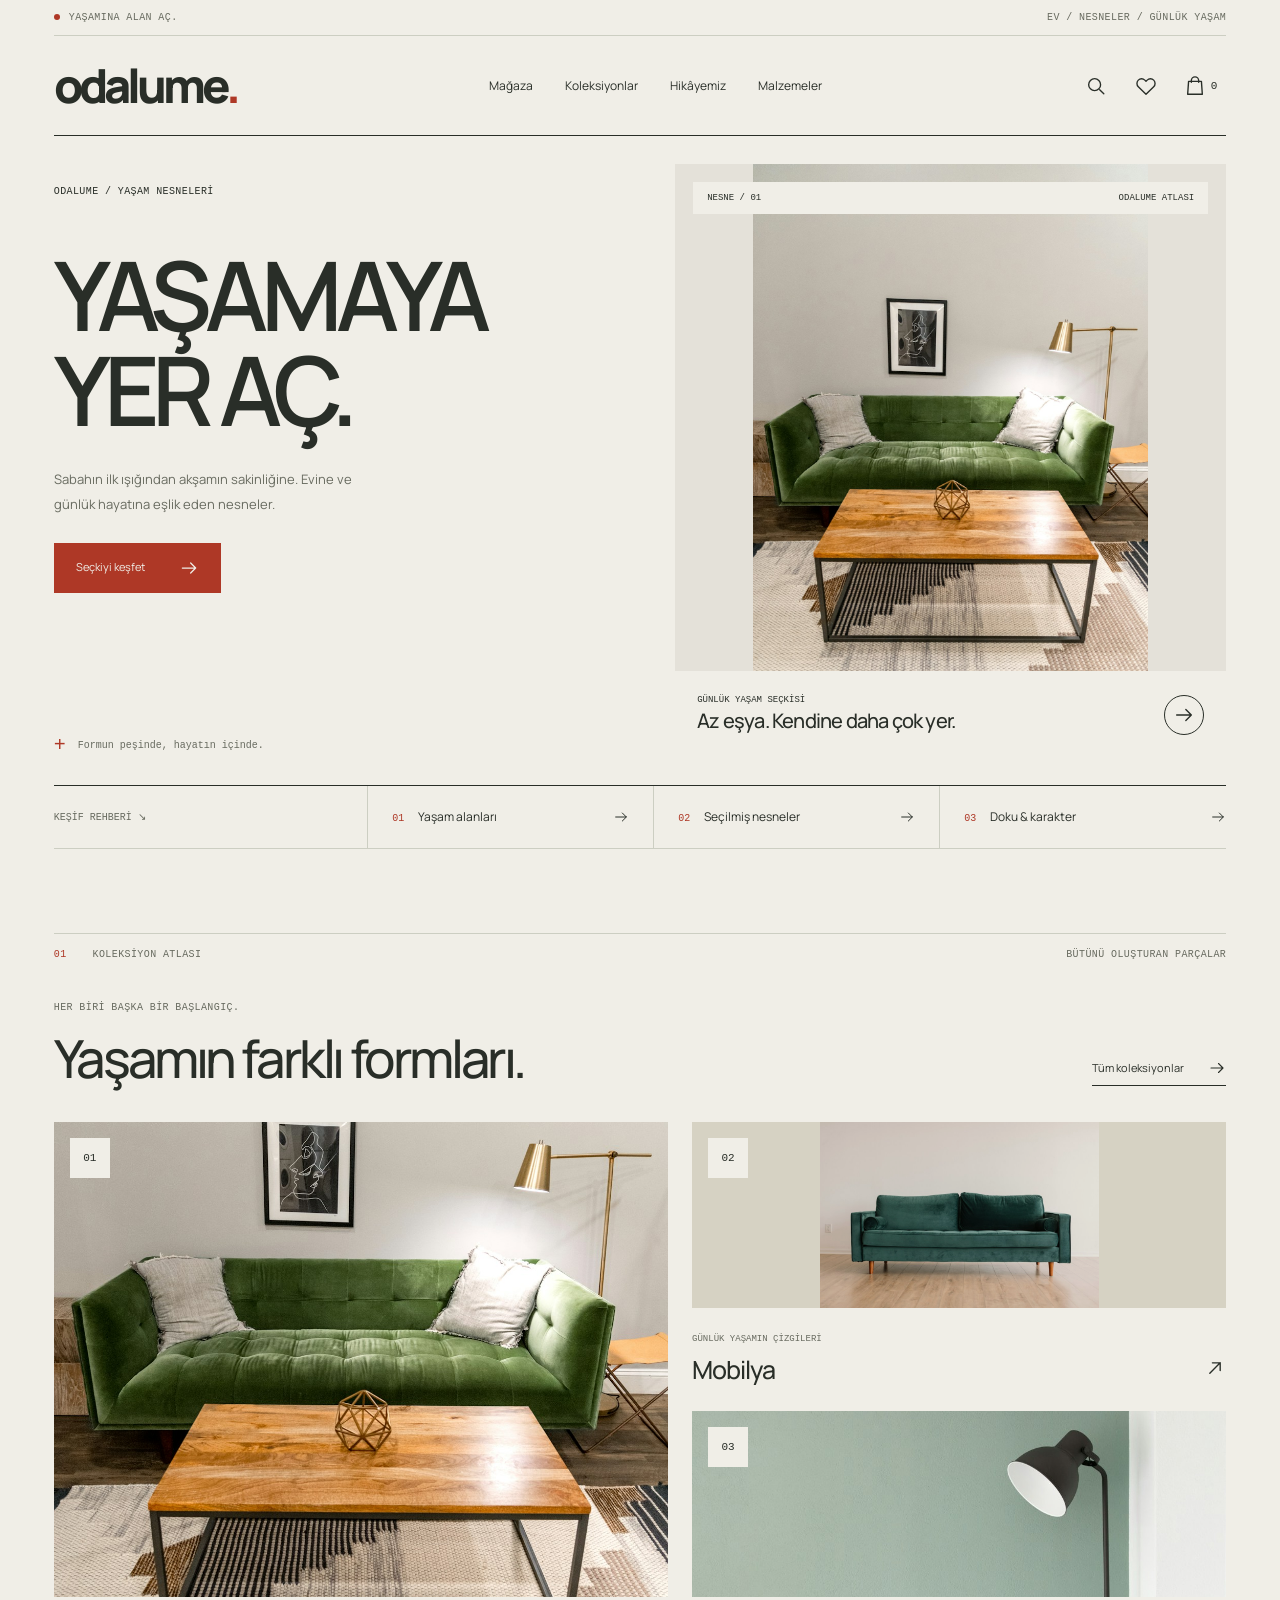
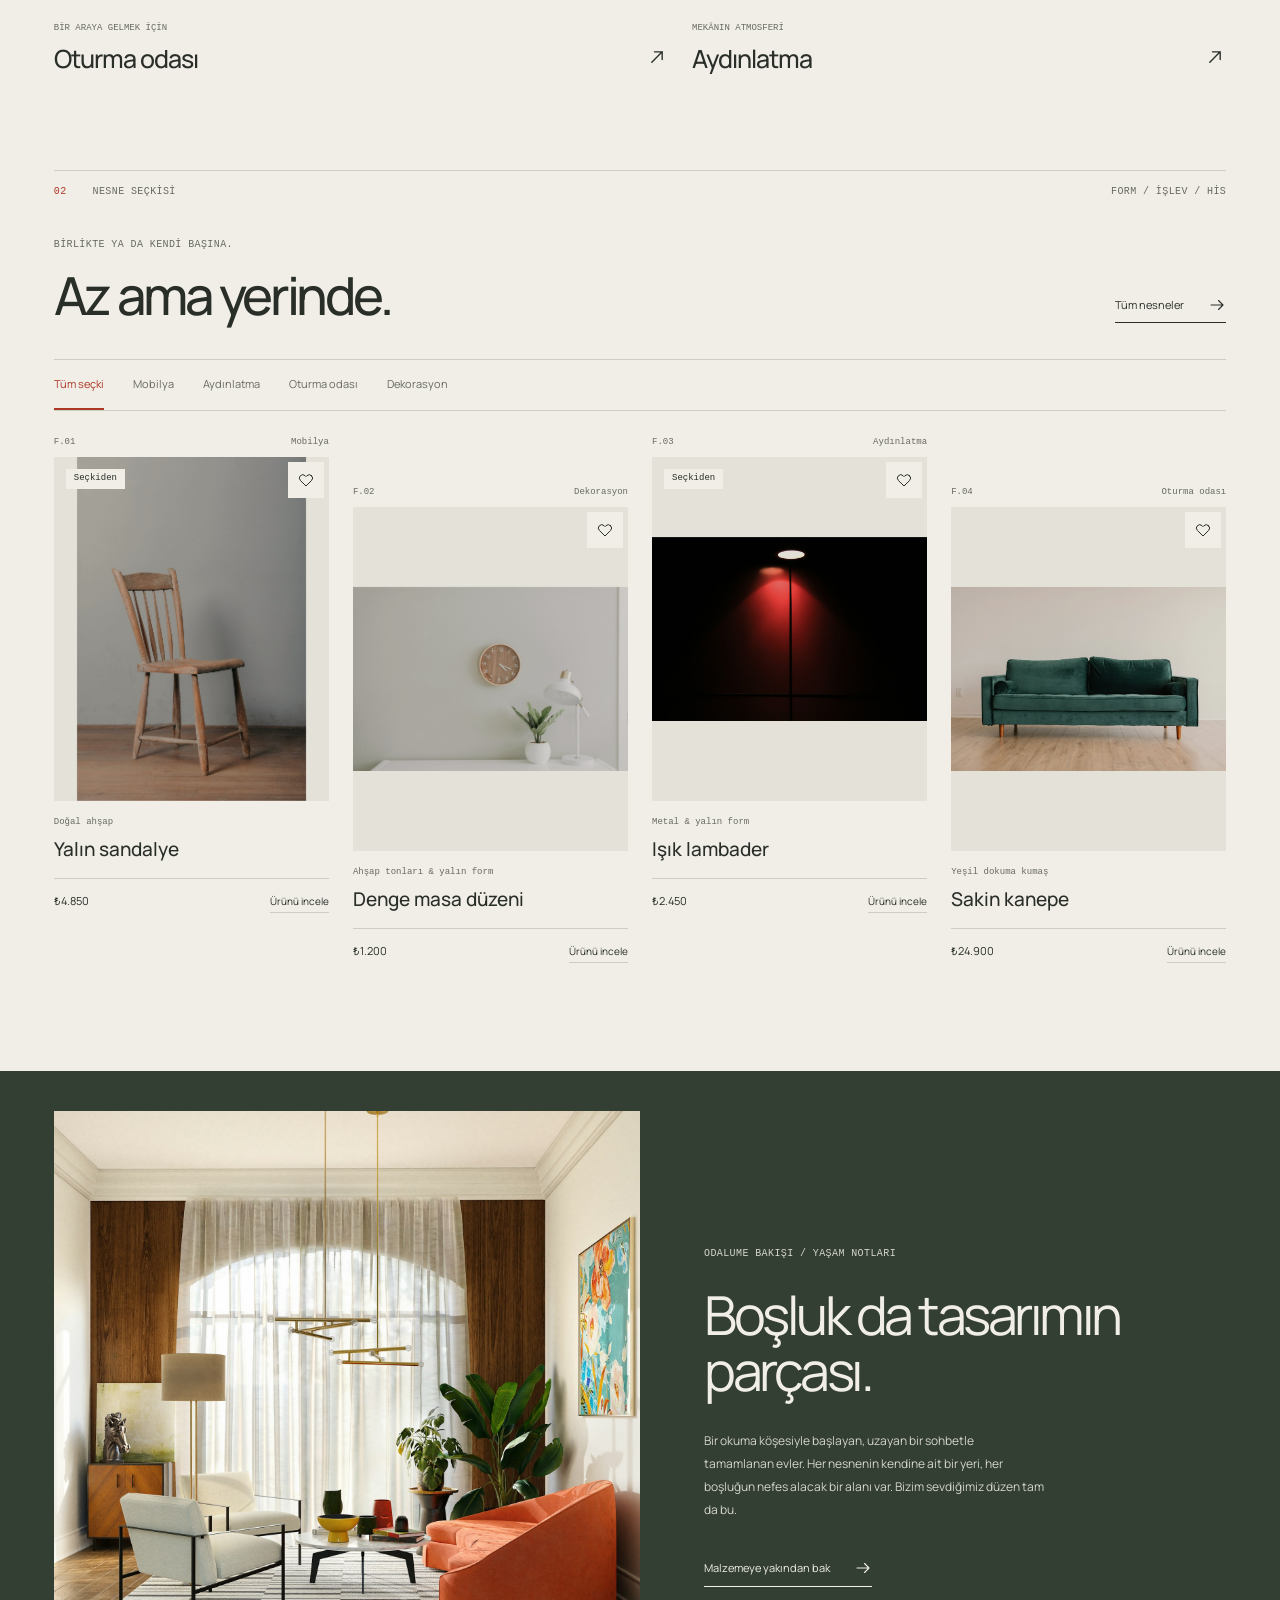
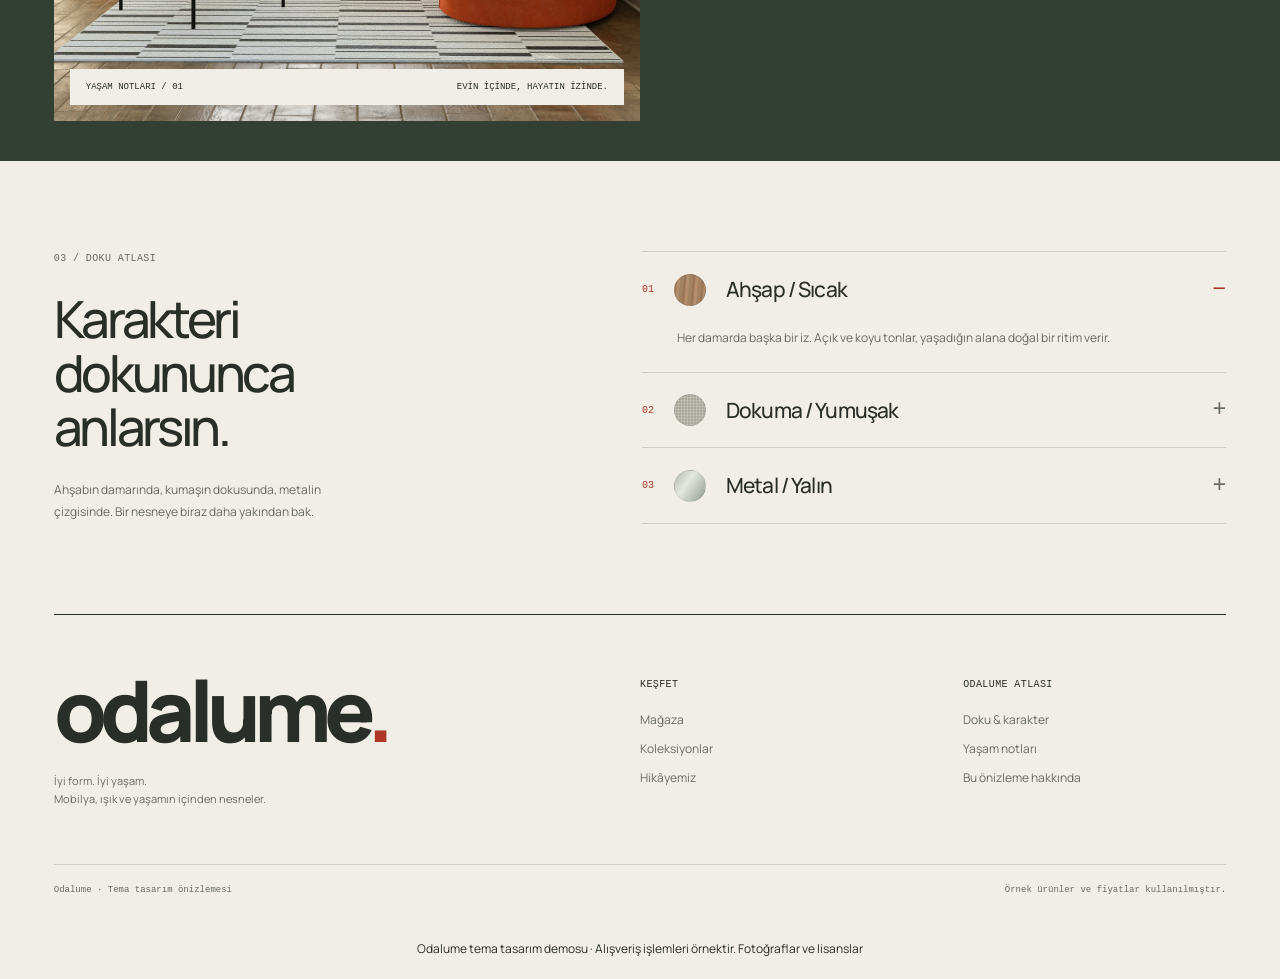
==== index.html @ dcb61233 "Publish Odalume portfolio demo with verified stock assets" ====
<!doctype html>
<html lang="tr">
<head>
    <meta charset="utf-8">
    <meta name="viewport" content="width=device-width, initial-scale=1">
    <meta name="description" content="Odalume — Mobilya, ışık ve yaşam nesneleri. Form ve malzeme atlası fikriyle tasarlanan WooCommerce tema önizlemesi.">
    <meta name="robots" content="index,follow">
    <title>Odalume — Ev ve günlük yaşam için WooCommerce teması</title>
    <link rel="icon" href="assets/favicon.svg" type="image/svg+xml">
    <link rel="stylesheet" href="style.css">
    <script src="assets/js/theme.js" defer></script>
</head>
<body class="is-preview odalume-no-hero-decorations odalume-no-hero-blend">
    <a class="skip-link" href="#main">İçeriğe geç</a>
    <div class="announcement"><span>Yaşamına alan aç.</span><span>Ev / Nesneler / Günlük yaşam</span></div>
    <header class="site-header">
        <div class="header-inner">
            <a class="brand" href="#" aria-label="Odalume ana sayfa">odalume<span class="brand-dot">.</span></a>
            <nav class="primary-nav" id="primary-navigation" aria-label="Ana menü">
                <a href="#products">Mağaza</a><a href="#collections">Koleksiyonlar</a><a href="#story">Hikâyemiz</a><a href="#materials">Malzemeler</a>
            </nav>
            <div class="header-actions">
                <button class="icon-button" type="button" data-open="search-dialog" aria-label="Ürün ara"><svg viewBox="0 0 24 24" aria-hidden="true" focusable="false"><circle cx="10.5" cy="10.5" r="6.5"/><path d="m16 16 4.5 4.5"/></svg></button>
                <button class="icon-button" type="button" data-open="favorites-dialog" aria-label="Favoriler"><svg viewBox="0 0 24 24" aria-hidden="true" focusable="false"><path d="M20.4 5.6a5 5 0 0 0-7.1 0L12 6.9l-1.3-1.3a5 5 0 0 0-7.1 7.1L12 21l8.4-8.3a5 5 0 0 0 0-7.1Z"/></svg></button>
                <button class="icon-button" type="button" data-open="cart-dialog" aria-label="Örnek sepet"><svg viewBox="0 0 24 24" aria-hidden="true" focusable="false"><path d="M5 7h14l1 14H4L5 7Z"/><path d="M8 8V6a4 4 0 0 1 8 0v2"/></svg><span class="cart-count">0</span></button>
                <button class="icon-button menu-toggle" type="button" aria-expanded="false" aria-controls="primary-navigation" aria-label="Menü"><svg viewBox="0 0 24 24" aria-hidden="true" focusable="false"><path d="M4 6h16M4 12h16M4 18h16"/></svg></button>
            </div>
        </div>
    </header>
    <main id="main">
        <section class="hero" aria-labelledby="hero-title">
            <div class="hero-copy">
                <span class="eyebrow">Odalume / Yaşam nesneleri</span>
                <h1 id="hero-title">YAŞAMAYA<br>YER AÇ.</h1>
                <p class="hero-description">Sabahın ilk ışığından akşamın sakinliğine. Evine ve günlük hayatına eşlik eden nesneler.</p>
                <a class="button" href="#collections">Seçkiyi keşfet <svg viewBox="0 0 24 24" aria-hidden="true" focusable="false"><path d="M4 12h16M14 6l6 6-6 6"/></svg></a>
                <p class="hero-footnote">Formun peşinde, hayatın içinde.</p>
            </div>
            <div class="hero-visual">
                <div class="specimen-meta"><span>NESNE / 01</span><span class="specimen-mark" aria-hidden="true">+</span><span>ODALUME ATLASI</span></div>
                <img src="assets/images/living-detail.jpg" alt="Yeşil koltuk ve ahşap masa bulunan yaşam alanı" width="700" height="875" fetchpriority="high">
                <span class="specimen-number" aria-hidden="true">01</span>
                <div class="image-caption"><p>GÜNLÜK YAŞAM SEÇKİSİ<strong>Az eşya. Kendine daha çok yer.</strong></p><a class="round-link" href="#products" data-collection="mobilya" aria-label="Mobilya seçkisine git"><svg viewBox="0 0 24 24" aria-hidden="true" focusable="false"><path d="M4 12h16M14 6l6 6-6 6"/></svg></a></div>
            </div>
        </section>
        <nav class="atlas-index" aria-label="Odalume keşif rehberi"><div>KEŞİF REHBERİ ↘</div><a href="#collections"><div><span>01</span>Yaşam alanları</div><svg viewBox="0 0 24 24" aria-hidden="true" focusable="false"><path d="M4 12h16M14 6l6 6-6 6"/></svg></a><a href="#products"><div><span>02</span>Seçilmiş nesneler</div><svg viewBox="0 0 24 24" aria-hidden="true" focusable="false"><path d="M4 12h16M14 6l6 6-6 6"/></svg></a><a href="#materials"><div><span>03</span>Doku & karakter</div><svg viewBox="0 0 24 24" aria-hidden="true" focusable="false"><path d="M4 12h16M14 6l6 6-6 6"/></svg></a></nav>
        <section class="section" id="collections" aria-labelledby="collections-title">
            <div class="section-topline"><span class="chapter-label"><b>01</b>KOLEKSİYON ATLASI</span><span class="chapter-label">BÜTÜNÜ OLUŞTURAN PARÇALAR</span></div>
            <div class="section-heading"><div><span class="eyebrow">Her biri başka bir başlangıç.</span><h2 id="collections-title">Yaşamın farklı formları.</h2></div><a class="text-link" href="#products">Tüm koleksiyonlar <svg viewBox="0 0 24 24" aria-hidden="true" focusable="false"><path d="M4 12h16M14 6l6 6-6 6"/></svg></a></div>
            <div class="collection-grid">
                <a class="collection-card" href="#products" data-collection="oturma"><img src="assets/images/living-detail.jpg" alt="Yeşil kanepe, ahşap sehpa ve pirinç renkli lambaderle düzenlenmiş oturma odası" loading="lazy" width="1200" height="1803"><span class="collection-number" aria-hidden="true">01</span><div class="collection-label"><div><small>BİR ARAYA GELMEK İÇİN</small><h3>Oturma odası</h3></div><svg viewBox="0 0 24 24" aria-hidden="true" focusable="false"><path d="M4 12h16M14 6l6 6-6 6"/></svg></div></a>
                <a class="collection-card" href="#products" data-collection="mobilya"><img src="assets/images/sofa.jpg" alt="Ahşap ayaklı yeşil kumaş kanepe" loading="lazy" width="900" height="600"><span class="collection-number" aria-hidden="true">02</span><div class="collection-label"><div><small>GÜNLÜK YAŞAMIN ÇİZGİLERİ</small><h3>Mobilya</h3></div><svg viewBox="0 0 24 24" aria-hidden="true" focusable="false"><path d="M4 12h16M14 6l6 6-6 6"/></svg></div></a>
                <a class="collection-card" href="#products" data-collection="aydinlatma"><img src="assets/images/objects.jpg" alt="Yeşil duvar önünde siyah lambader" loading="lazy" width="900" height="603"><span class="collection-number" aria-hidden="true">03</span><div class="collection-label"><div><small>MEKÂNIN ATMOSFERİ</small><h3>Aydınlatma</h3></div><svg viewBox="0 0 24 24" aria-hidden="true" focusable="false"><path d="M4 12h16M14 6l6 6-6 6"/></svg></div></a>
            </div>
        </section>
        <section class="section products-section" id="products" aria-labelledby="products-title">
            <div class="section-topline"><span class="chapter-label"><b>02</b>NESNE SEÇKİSİ</span><span class="chapter-label">FORM / İŞLEV / HİS</span></div>
            <div class="section-heading"><div><span class="eyebrow">Birlikte ya da kendi başına.</span><h2 id="products-title">Az ama yerinde.</h2></div><a class="text-link" href="#products" data-reset-filter>Tüm nesneler <svg viewBox="0 0 24 24" aria-hidden="true" focusable="false"><path d="M4 12h16M14 6l6 6-6 6"/></svg></a></div>
            <div class="product-toolbar"><div class="filter-tabs" role="group" aria-label="Ürün kategorisi">
                <button class="filter-tab" type="button" data-filter="all" aria-pressed="true">Tüm seçki</button>
                <button class="filter-tab" type="button" data-filter="mobilya" aria-pressed="false">Mobilya</button>
                <button class="filter-tab" type="button" data-filter="aydinlatma" aria-pressed="false">Aydınlatma</button>
                <button class="filter-tab" type="button" data-filter="oturma" aria-pressed="false">Oturma odası</button>
                <button class="filter-tab" type="button" data-filter="dekorasyon" aria-pressed="false">Dekorasyon</button>
            </div></div>
            <div class="product-grid"><article class="product-card" data-category="mobilya">
  <div class="product-index"><span>F.01</span><span>Mobilya</span></div>
  <div class="product-image"><button class="product-preview" type="button" data-quick="chair" aria-label="Yalın sandalye ürününü incele"><img src="assets/images/lounge-chair.jpg" alt="Doğal ahşap sandalye" loading="lazy" width="700" height="875"></button><span class="product-badge">Seçkiden</span><button class="icon-button favorite" type="button" data-favorite="chair" aria-pressed="false" aria-label="Yalın sandalye: favorilere ekle"><svg viewBox="0 0 24 24" aria-hidden="true" focusable="false"><path d="M20.4 5.6a5 5 0 0 0-7.1 0L12 6.9l-1.3-1.3a5 5 0 0 0-7.1 7.1L12 21l8.4-8.3a5 5 0 0 0 0-7.1Z"/></svg></button></div>
  <div class="product-info"><p class="product-category">Doğal ahşap</p><h3><button class="product-title" type="button" data-quick="chair">Yalın sandalye</button></h3><div class="product-bottom"><span class="price">₺4.850</span><button class="small-action" type="button" data-quick="chair">Ürünü incele</button></div></div>
</article>
<article class="product-card" data-category="dekorasyon">
  <div class="product-index"><span>F.02</span><span>Dekorasyon</span></div>
  <div class="product-image"><button class="product-preview" type="button" data-quick="clock" aria-label="Denge masa düzeni ürününü incele"><img src="assets/images/clock.jpg" alt="Beyaz lamba, saat ve bitki bulunan çalışma köşesi" loading="lazy" width="700" height="875"></button><button class="icon-button favorite" type="button" data-favorite="clock" aria-pressed="false" aria-label="Denge masa düzeni: favorilere ekle"><svg viewBox="0 0 24 24" aria-hidden="true" focusable="false"><path d="M20.4 5.6a5 5 0 0 0-7.1 0L12 6.9l-1.3-1.3a5 5 0 0 0-7.1 7.1L12 21l8.4-8.3a5 5 0 0 0 0-7.1Z"/></svg></button></div>
  <div class="product-info"><p class="product-category">Ahşap tonları &amp; yalın form</p><h3><button class="product-title" type="button" data-quick="clock">Denge masa düzeni</button></h3><div class="product-bottom"><span class="price">₺1.200</span><button class="small-action" type="button" data-quick="clock">Ürünü incele</button></div></div>
</article>
<article class="product-card" data-category="aydinlatma">
  <div class="product-index"><span>F.03</span><span>Aydınlatma</span></div>
  <div class="product-image"><button class="product-preview" type="button" data-quick="light" aria-label="Işık lambader ürününü incele"><img src="assets/images/lighting.jpg" alt="Işığı açık, siyah ve beyaz başlıklı lamba" loading="lazy" width="700" height="875"></button><span class="product-badge">Seçkiden</span><button class="icon-button favorite" type="button" data-favorite="light" aria-pressed="false" aria-label="Işık lambader: favorilere ekle"><svg viewBox="0 0 24 24" aria-hidden="true" focusable="false"><path d="M20.4 5.6a5 5 0 0 0-7.1 0L12 6.9l-1.3-1.3a5 5 0 0 0-7.1 7.1L12 21l8.4-8.3a5 5 0 0 0 0-7.1Z"/></svg></button></div>
  <div class="product-info"><p class="product-category">Metal &amp; yalın form</p><h3><button class="product-title" type="button" data-quick="light">Işık lambader</button></h3><div class="product-bottom"><span class="price">₺2.450</span><button class="small-action" type="button" data-quick="light">Ürünü incele</button></div></div>
</article>
<article class="product-card" data-category="oturma">
  <div class="product-index"><span>F.04</span><span>Oturma odası</span></div>
  <div class="product-image"><button class="product-preview" type="button" data-quick="sofa" aria-label="Sakin kanepe ürününü incele"><img src="assets/images/sofa.jpg" alt="Yeşil kumaş döşemeli üç kişilik kanepe" loading="lazy" width="700" height="875"></button><button class="icon-button favorite" type="button" data-favorite="sofa" aria-pressed="false" aria-label="Sakin kanepe: favorilere ekle"><svg viewBox="0 0 24 24" aria-hidden="true" focusable="false"><path d="M20.4 5.6a5 5 0 0 0-7.1 0L12 6.9l-1.3-1.3a5 5 0 0 0-7.1 7.1L12 21l8.4-8.3a5 5 0 0 0 0-7.1Z"/></svg></button></div>
  <div class="product-info"><p class="product-category">Yeşil dokuma kumaş</p><h3><button class="product-title" type="button" data-quick="sofa">Sakin kanepe</button></h3><div class="product-bottom"><span class="price">₺24.900</span><button class="small-action" type="button" data-quick="sofa">Ürünü incele</button></div></div>
</article></div>
            <p class="screen-reader-text" id="filter-status" role="status" aria-live="polite"></p>
            <noscript><p class="demo-note">Etkileşimli önizleme için JavaScript’i açabilirsin.</p></noscript>
        </section>
        <section class="story" id="story" aria-labelledby="story-title">
            <div class="story-image"><img src="assets/images/living-room.jpg" alt="Gün ışığı, bitkiler ve doğal dokularla düzenlenmiş oturma odası" loading="lazy" width="1800" height="1350"><div class="story-caption"><span>YAŞAM NOTLARI / 01</span><span>EVİN İÇİNDE, HAYATIN İZİNDE.</span></div></div>
            <div class="story-copy"><span class="eyebrow">Odalume bakışı / Yaşam notları</span><h2 id="story-title">Boşluk da tasarımın parçası.</h2><p>Bir okuma köşesiyle başlayan, uzayan bir sohbetle tamamlanan evler. Her nesnenin kendine ait bir yeri, her boşluğun nefes alacak bir alanı var. Bizim sevdiğimiz düzen tam da bu.</p><a class="text-link" href="#materials">Malzemeye yakından bak <svg viewBox="0 0 24 24" aria-hidden="true" focusable="false"><path d="M4 12h16M14 6l6 6-6 6"/></svg></a></div>
        </section>
        <section class="section materials" id="materials" aria-labelledby="materials-title">
            <div><span class="eyebrow">03 / Doku atlası</span><h2 id="materials-title">Karakteri<br>dokununca anlarsın.</h2><p class="materials-intro">Ahşabın damarında, kumaşın dokusunda, metalin çizgisinde. Bir nesneye biraz daha yakından bak.</p></div>
            <div class="material-list"><details class="material-item" name="odalume-materials" open><summary><span class="material-number">01</span><span class="material-swatch swatch-1" aria-hidden="true"></span><h3>Ahşap / Sıcak</h3></summary><p>Her damarda başka bir iz. Açık ve koyu tonlar, yaşadığın alana doğal bir ritim verir.</p></details><details class="material-item" name="odalume-materials"><summary><span class="material-number">02</span><span class="material-swatch swatch-2" aria-hidden="true"></span><h3>Dokuma / Yumuşak</h3></summary><p>Yakından bakınca ortaya çıkan küçük bir dünya. İnce dokular ve sakin tonlarla katmanlanan bir yaşam.</p></details><details class="material-item" name="odalume-materials"><summary><span class="material-number">03</span><span class="material-swatch swatch-3" aria-hidden="true"></span><h3>Metal / Yalın</h3></summary><p>Işığı yakalayan yüzeyler ve net çizgiler. Sıcak dokuların yanında ölçülü bir karşılaşma.</p></details></div>
        </section>
    </main>
    <footer class="site-footer">
        <div class="footer-main"><div class="footer-brand"><a class="brand" href="#">odalume<span class="brand-dot">.</span></a><p>İyi form. İyi yaşam.<br>Mobilya, ışık ve yaşamın içinden nesneler.</p></div><div class="footer-links"><h2>KEŞFET</h2><a href="#products">Mağaza</a><a href="#collections">Koleksiyonlar</a><a href="#story">Hikâyemiz</a></div><div class="footer-links"><h2>ODALUME ATLASI</h2><a href="#materials">Doku & karakter</a><a href="#story">Yaşam notları</a><button class="footer-demo-link" type="button" data-open="about-dialog">Bu önizleme hakkında</button></div></div>
        <div class="footer-bottom"><p>Odalume · Tema tasarım önizlemesi</p><p>Örnek ürünler ve fiyatlar kullanılmıştır.</p></div>
    </footer><p class="portfolio-note" style="text-align:center;padding:20px;font-size:12px">Odalume tema tasarım demosu · Alışveriş işlemleri örnektir. <a href="licenses.html">Fotoğraflar ve lisanslar</a></p>
    <dialog class="dialog" id="search-dialog" aria-labelledby="search-title"><div class="dialog-top"><h2 id="search-title">Ne arıyorsun?</h2><button class="icon-button" type="button" data-close aria-label="Kapat"><svg viewBox="0 0 24 24" aria-hidden="true" focusable="false"><path d="m6 6 12 12M6 18 18 6"/></svg></button></div><form id="demo-search-form" role="search"><label class="screen-reader-text" for="site-search">Ürün ara</label><input id="site-search" type="search" placeholder="Bir ürün, malzeme veya kategori…" autocomplete="off"></form><div id="search-results" aria-live="polite"></div></dialog>
    <dialog class="dialog" id="favorites-dialog" aria-labelledby="favorites-title"><div class="dialog-top"><h2 id="favorites-title">Sevdiğin tasarımlar</h2><button class="icon-button" type="button" data-close aria-label="Kapat"><svg viewBox="0 0 24 24" aria-hidden="true" focusable="false"><path d="m6 6 12 12M6 18 18 6"/></svg></button></div><div id="favorites-list"></div></dialog>
    <dialog class="dialog" id="cart-dialog" aria-labelledby="cart-title"><div class="dialog-top"><h2 id="cart-title">Örnek sepetin</h2><button class="icon-button" type="button" data-close aria-label="Kapat"><svg viewBox="0 0 24 24" aria-hidden="true" focusable="false"><path d="m6 6 12 12M6 18 18 6"/></svg></button></div><p class="demo-note">Bu bir tasarım demosudur. Ürünler ve fiyatlar örnektir; sipariş ve ödeme alınmaz.</p><div id="cart-list"></div><p id="cart-total"></p></dialog>
    <dialog class="dialog" id="quick-dialog" aria-labelledby="quick-title"><div class="dialog-top"><h2 id="quick-title">Ürün</h2><button class="icon-button" type="button" data-close aria-label="Kapat"><svg viewBox="0 0 24 24" aria-hidden="true" focusable="false"><path d="m6 6 12 12M6 18 18 6"/></svg></button></div><img class="quick-image" id="quick-image" alt=""><p id="quick-material"></p><p class="quick-price" id="quick-price"></p><button class="button" id="demo-add-cart" type="button">Örnek sepete ekle <svg viewBox="0 0 24 24" aria-hidden="true" focusable="false"><path d="M5 7h14l1 14H4L5 7Z"/><path d="M8 8V6a4 4 0 0 1 8 0v2"/></svg></button><p class="demo-note">Örnek ürün · Fiyat ve malzeme bilgileri tasarım gösterimi içindir.</p></dialog>
    <dialog class="dialog" id="about-dialog" aria-labelledby="about-title"><div class="dialog-top"><h2 id="about-title">İlk tasarım, birlikte.</h2><button class="icon-button" type="button" data-close aria-label="Kapat"><svg viewBox="0 0 24 24" aria-hidden="true" focusable="false"><path d="m6 6 12 12M6 18 18 6"/></svg></button></div><p>Odalume, mobilya ve dekorasyon mağazaları için geliştirdiğimiz WordPress temasının ilk görsel taslağıdır.</p><p>Arama, favoriler, kategori filtreleri ve örnek sepet bu önizlemede tarayıcı içinde çalışır. Gerçek mağazada ürün ve sipariş işlemleri WooCommerce üzerinden yürütülecek.</p></dialog>
    <div class="toast" role="status" aria-live="polite" hidden></div>
    <script id="demo-product-data" type="application/json">[{"id":"chair","name":"Yalın sandalye","category":"Mobilya","filter":"mobilya","material":"Doğal ahşap","price":4850,"image":"lounge-chair.jpg","alt":"Doğal ahşap sandalye","badge":"Seçkiden"},{"id":"clock","name":"Denge masa düzeni","category":"Dekorasyon","filter":"dekorasyon","material":"Ahşap tonları & yalın form","price":1200,"image":"clock.jpg","alt":"Beyaz lamba, saat ve bitki bulunan çalışma köşesi","badge":""},{"id":"light","name":"Işık lambader","category":"Aydınlatma","filter":"aydinlatma","material":"Metal & yalın form","price":2450,"image":"lighting.jpg","alt":"Işığı açık, siyah ve beyaz başlıklı lamba","badge":"Seçkiden"},{"id":"sofa","name":"Sakin kanepe","category":"Oturma odası","filter":"oturma","material":"Yeşil dokuma kumaş","price":24900,"image":"sofa.jpg","alt":"Yeşil kumaş döşemeli üç kişilik kanepe","badge":""}]</script>
</body>
</html>
---- style.css ----
/*
Theme Name: Odalume
Author: Odalume Studio
Description: Ev ve günlük yaşam mağazaları için özgün yerleşimli, Redux ayar panelli WooCommerce teması.
Version: 1.0.0
Requires at least: 6.6
Requires PHP: 8.0
License: GNU General Public License v2 or later
License URI: https://www.gnu.org/licenses/gpl-2.0.html
Text Domain: odalume
Domain Path: /languages
Tags: e-commerce, custom-logo, custom-menu, featured-images, translation-ready
*/

@font-face {
  font-family: Manrope;
  src: url('assets/fonts/manrope-variable.ttf') format('truetype');
  font-weight: 200 800;
  font-style: normal;
  font-display: swap;
}

:root {
  --paper: #f0eee7;
  --sand: #e4e1d8;
  --ink: #292e28;
  --accent: #ae3826;
  --muted: #686b60;
  --line: #cccec2;
  --white: #fff;
  --sans: Manrope, Arial, Helvetica, sans-serif;
  --serif: Georgia, 'Times New Roman', serif;
  --mono: 'Courier New', Courier, monospace;
  --gutter: clamp(var(--mobile-gutter, 22px), 4.2vw, var(--desktop-gutter, 60px));
}

* { box-sizing: border-box; }
html { scroll-behavior: smooth; scroll-padding-top: 24px; }
body { margin: 0 auto; max-width: var(--site-width, 2400px); background: var(--paper); color: var(--ink); font: var(--body-size, 14px)/1.65 var(--sans); }
body.has-dialog { overflow: hidden; }
a { color: inherit; text-decoration: none; }
button, input, textarea, select { font: inherit; }
button { color: inherit; cursor: pointer; }
button, a, input { touch-action: manipulation; }
img { display: block; max-width: 100%; height: auto; }
svg { width: 22px; height: 22px; fill: none; stroke: currentColor; stroke-width: 1.5; stroke-linecap: round; stroke-linejoin: round; }
h1, h2, h3, p { margin: 0; }
h1, h2 { font-family: var(--heading-font, var(--sans)); font-weight: var(--heading-weight, 500); line-height: 1.05; letter-spacing: -.065em; overflow-wrap: anywhere; }
h3 { font-family: var(--heading-font, var(--sans)); overflow-wrap: anywhere; }
h2 { font-size: clamp(28px, 4.1vw, var(--heading-size, 64px)); }
a:focus-visible, button:focus-visible, input:focus-visible, summary:focus-visible { outline: 2px solid var(--accent); outline-offset: 5px; }
button:disabled { cursor: default; }
::selection { background: var(--accent); color: var(--paper); }
.skip-link { position: fixed; left: 20px; top: -80px; padding: 12px; background: var(--ink); color: var(--paper); z-index: 100; }
.skip-link:focus { top: 10px; }
.screen-reader-text { position: absolute; clip-path: inset(50%); width: 1px; height: 1px; overflow: hidden; white-space: nowrap; }

.announcement { margin: 0 var(--gutter); padding: 10px 0; border-bottom: 1px solid var(--line); display: flex; justify-content: space-between; gap: 25px; font: 10px/1.5 var(--mono); text-transform: uppercase; letter-spacing: .04em; color: var(--muted); }
.announcement > span:first-child:before { content: ''; display: inline-block; width: 6px; height: 6px; margin-right: 9px; border-radius: 50%; background: var(--accent); }
.site-header { position: relative; z-index: 10; background: var(--header, var(--paper)); }
.header-inner { margin: 0 var(--gutter); min-height: 100px; display: flex; align-items: center; justify-content: space-between; gap: 32px; border-bottom: 1px solid var(--ink); }
.brand { display: inline-block; font-size: 47px; font-weight: 800; letter-spacing: -4px; line-height: 1; }
.brand-dot { color: var(--accent); }
.brand img { max-width: min(var(--logo-width, 170px), 30vw); max-height: 66px; width: auto; }
.primary-nav, .primary-nav .menu { display: flex; gap: 32px; align-items: center; }
.primary-nav .menu { padding: 0; margin: 0; list-style: none; }
.primary-nav a { font-size: 12px; position: relative; padding: 10px 0; }
.primary-nav a:after { content: ''; position: absolute; left: 0; bottom: 4px; right: 100%; height: 1px; background: var(--accent); transition: right .2s; }
.primary-nav a:hover:after { right: 0; }
.header-actions { display: flex; align-items: center; gap: 8px; }
.icon-button { display: inline-flex; align-items: center; justify-content: center; gap: 5px; min-width: 42px; min-height: 42px; padding: 9px; background: transparent; border: 0; }
.cart-count { font: 11px var(--mono); }
.menu-toggle { display: none; }

.eyebrow, .chapter-label { display: block; font: 10px/1.5 var(--mono); letter-spacing: .04em; text-transform: uppercase; }
.eyebrow { margin-bottom: 26px; }
.chapter-label { color: var(--muted); }
.chapter-label b { font-weight: 400; color: var(--accent); margin-right: 26px; }
.hero { display: grid; grid-template-columns: 53% 47%; margin: 0 var(--gutter); min-height: 650px; border-bottom: 1px solid var(--ink); }
.hero-copy { display: flex; flex-direction: column; align-items: flex-start; padding: 48px 40px 28px 0; position: relative; }
.hero-copy > .eyebrow { margin-bottom: 48px; }
.hero h1 { font-size: clamp(40px, 7.5vw, var(--hero-size, 120px)); line-height: .99; font-weight: var(--hero-weight, 600); letter-spacing: -.075em; margin-bottom: 30px; }
.hero h1 em { font-family: var(--serif); font-weight: 400; }
.hero-description { color: var(--muted); font-size: 13px; line-height: 1.9; max-width: 330px; margin: 0 0 26px; }
.button { display: inline-flex; align-items: center; justify-content: space-between; gap: 34px; min-height: 50px; padding: 14px 21px; background: var(--accent); color: var(--paper); border: 1px solid var(--accent); font-size: 11px; transition: background .2s; }
.button svg { width: 20px; height: 20px; }
.button:hover { background: var(--ink); border-color: var(--ink); }
.button-outline { background: transparent; color: var(--ink); border-color: var(--ink); }
.hero-footnote { margin-top: auto; padding-top: 32px; color: var(--muted); font: 10px var(--mono); display: flex; gap: 12px; align-items: center; }
.hero-footnote:before { content: '+'; color: var(--accent); font-size: 20px; }
.hero-visual { position: relative; align-self: stretch; min-width: 0; margin: 28px 0 28px; background: var(--stage, #e4e1d9); overflow: hidden; isolation: isolate; border-radius: var(--corner-radius, 0px); }
.hero-visual:before { content: ''; position: absolute; inset: 14% 8% 17%; border: 1px solid color-mix(in srgb, var(--accent) 35%, transparent); border-radius: 50%; transform: rotate(-20deg); z-index: -1; }
.hero-visual:after { content: ''; position: absolute; height: 12px; left: 28px; right: 28px; bottom: 88px; border-bottom: 1px solid #92978a; background: repeating-linear-gradient(90deg, #92978a 0 1px, transparent 1px 15px); pointer-events: none; }
.specimen-meta { position: absolute; top: 22px; left: 24px; right: 24px; display: flex; justify-content: space-between; gap: 15px; font: 9px var(--mono); z-index: 2; }
.specimen-mark { color: var(--accent); font-size: 24px; line-height: .5; }
.hero-visual > img { position: absolute; top: 8%; left: 8%; width: 84%; height: 73%; object-fit: var(--hero-fit, contain); mix-blend-mode: multiply; }
.specimen-number { position: absolute; right: 20px; bottom: 105px; font: 400 75px/1 var(--mono); color: #5f6a542e; z-index: -1; }
.image-caption { position: absolute; bottom: 22px; left: 26px; right: 26px; display: flex; align-items: flex-end; justify-content: space-between; gap: 20px; }
.image-caption p { font: 9px/1.6 var(--mono); }
.image-caption strong { display: block; font: 500 20px/1.4 var(--sans); letter-spacing: -.04em; }
.round-link { width: 40px; height: 40px; border: 1px solid var(--ink); border-radius: 50%; display: grid; place-items: center; }
.round-link:hover { background: var(--ink); color: var(--paper); }
.atlas-index { margin: 0 var(--gutter); display: grid; grid-template-columns: 1.1fr repeat(var(--index-links, 3), 1fr); border-bottom: 1px solid var(--line); }
.atlas-index > * { padding: 21px 24px; border-right: 1px solid var(--line); display: flex; align-items: center; justify-content: space-between; gap: 12px; font-size: 12px; }
.atlas-index > :first-child { padding-left: 0; color: var(--muted); font: 10px var(--mono); }
.atlas-index > :last-child { border-right: 0; padding-right: 0; }
.atlas-index a span { font: 10px var(--mono); color: var(--accent); margin-right: 14px; }
.atlas-index a svg { width: 16px; height: 16px; }
.atlas-index a:hover { color: var(--accent); }

.section { margin: 0 var(--gutter); padding: var(--section-spacing, 84px) 0; }
.section-topline { border-top: 1px solid var(--line); padding-top: 13px; display: flex; justify-content: space-between; margin-bottom: 38px; }
.section-heading { display: flex; justify-content: space-between; align-items: flex-end; gap: 30px; margin-bottom: 36px; }
.section-heading .eyebrow { margin-bottom: 16px; color: var(--muted); }
.text-link { display: inline-flex; align-items: center; gap: 24px; padding: 8px 0; border-bottom: 1px solid var(--ink); font-size: 11px; white-space: nowrap; }
.text-link svg { width: 18px; height: 18px; }
.text-link:hover { color: var(--accent); border-color: var(--accent); }
.collection-grid { display: grid; grid-template-columns: 1.15fr 1fr; grid-template-rows: 265px 265px; gap: var(--grid-gap, 24px); }
.collection-card { display: grid; grid-template-rows: minmax(0, 1fr) auto; min-width: 0; position: relative; overflow: hidden; }
.collection-card:first-child { grid-row: span 2; }
.collection-card > img { width: 100%; height: 100%; min-height: 0; object-fit: cover; background: var(--sand); transition: filter .3s; }
.collection-card:nth-child(2) > img { object-fit: contain; mix-blend-mode: multiply; }
.collection-card:nth-child(3) > img { object-position: center 45%; }
.collection-card:hover > img { filter: brightness(.93); }
.collection-number { position: absolute; left: 16px; top: 16px; width: 40px; height: 40px; display: grid; place-items: center; background: var(--paper); font: 11px var(--mono); }
.collection-label { display: flex; align-items: flex-end; justify-content: space-between; padding: 16px 0 0; gap: 20px; }
.collection-label small { font: 9px var(--mono); color: var(--muted); }
.collection-label h3 { font-size: 25px; font-weight: 500; letter-spacing: -.04em; line-height: 1.4; margin-top: 5px; }
.collection-label > svg { margin-bottom: 8px; transform: rotate(-45deg); }

.products-section { padding-top: 10px; }
.product-toolbar { border-top: 1px solid var(--line); border-bottom: 1px solid var(--line); margin-bottom: 26px; }
.filter-tabs { display: flex; gap: 29px; overflow: auto; }
.filter-tab { border: 0; border-bottom: 2px solid transparent; background: transparent; padding: 15px 0; white-space: nowrap; font-size: 11px; color: var(--muted); }
.filter-tab[aria-pressed=true] { color: var(--accent); border-bottom-color: var(--accent); }
.product-grid { display: grid; grid-template-columns: repeat(var(--product-columns, 4), minmax(0, 1fr)); gap: var(--grid-gap, 24px); align-items: start; }
.product-card { min-width: 0; }
.product-card:nth-child(even) { padding-top: 50px; }
.product-grid:has(.product-card[hidden]) .product-card { padding-top: 0; }
.product-card[hidden] { display: none; }
.product-index { display: flex; justify-content: space-between; font: 9px var(--mono); color: var(--muted); margin-bottom: 10px; }
.product-image { background: var(--sand); position: relative; aspect-ratio: 4 / 5; }
.product-image > a, .product-preview { display: block; width: 100%; height: 100%; padding: 0; background: transparent; border: 0; overflow: hidden; }
.product-image img { width: 100%; height: 100%; object-fit: contain; mix-blend-mode: multiply; transition: transform .4s; }
.product-card:hover .product-image img { transform: scale(1.04); }
.product-badge { position: absolute; left: 12px; top: 12px; background: var(--paper); padding: 3px 8px; font: 9px/1.5 var(--mono); pointer-events: none; }
.favorite { position: absolute; right: 5px; top: 5px; min-width: 36px; min-height: 36px; background: var(--paper); }
.favorite svg { width: 16px; height: 16px; }
.favorite[aria-pressed=true] svg { fill: var(--accent); stroke: var(--accent); }
.product-info { padding-top: 14px; }
.product-category { font: 9px/1.6 var(--mono); color: var(--muted); margin-bottom: 5px; }
.product-info h3 { font-size: 19px; font-weight: 500; letter-spacing: -.04em; margin-bottom: 12px; }
.product-title { font: inherit; text-align: left; padding: 0; background: none; border: 0; }
.product-bottom { display: flex; justify-content: space-between; align-items: center; gap: 10px; padding-top: 11px; border-top: 1px solid var(--line); }
.price { font-size: 11px; }
.price del { color: var(--muted); margin-right: 5px; }
.price ins { text-decoration: none; }
.small-action { background: none; border: 0; border-bottom: 1px solid var(--line); padding: 3px 0; font-size: 10px; }
.empty-state { padding: 25px; background: var(--sand); color: var(--muted); font-size: 12px; }

.story { display: grid; grid-template-columns: 1fr 1fr; background: var(--story, #343f34); color: var(--story-text, var(--paper)); margin-top: 24px; }
.story-image { min-height: 610px; position: relative; margin: 40px 0 40px var(--gutter); }
.story-image > img { width: 100%; height: 100%; position: absolute; object-fit: cover; }
.story-copy { display: flex; flex-direction: column; align-items: flex-start; justify-content: center; padding: 64px var(--gutter) 64px 64px; }
.story-copy .eyebrow { color: inherit; opacity: .85; }
.story-copy h2 { font-size: clamp(28px, 4.2vw, var(--heading-size, 65px)); font-weight: var(--heading-weight, 400); max-width: 500px; margin-bottom: 30px; }
.story-copy > p { max-width: 340px; font-size: 12px; color: inherit; opacity: .85; line-height: 1.9; margin-bottom: 30px; }
.story-copy .text-link { border-color: currentColor; }
.story-copy .text-link:hover { color: white; }
.story-caption { position: absolute; bottom: 16px; left: 16px; right: 16px; padding: 13px 16px; background: var(--paper); color: var(--ink); font: 9px var(--mono); display: flex; justify-content: space-between; gap: 20px; }
.materials { display: grid; grid-template-columns: 1fr 1.15fr; gap: 80px; padding-top: var(--section-spacing, 90px); padding-bottom: var(--section-spacing, 90px); border-bottom: 1px solid var(--ink); }
.materials h2 { max-width: 400px; font-size: clamp(28px, 4vw, var(--heading-size, 58px)); }
.materials .eyebrow { color: var(--muted); }
.materials-intro { max-width: 320px; margin-top: 25px; font-size: 12px; line-height: 1.9; color: var(--muted); }
.material-list { border-top: 1px solid var(--line); }
.material-item { border-bottom: 1px solid var(--line); }
.material-item summary { display: flex; list-style: none; align-items: center; gap: 20px; padding: 20px 0; cursor: pointer; }
.material-item summary::-webkit-details-marker { display: none; }
.material-item summary:after { content: '+'; margin-left: auto; font: 23px var(--mono); color: var(--muted); }
.material-item[open] summary:after { content: '−'; color: var(--accent); }
.material-number { font: 10px var(--mono); color: var(--accent); }
.material-item h3 { font-size: 21px; font-weight: 500; letter-spacing: -.04em; }
.material-item p { padding: 0 35px 22px; color: var(--muted); font-size: 12px; line-height: 1.9; }
.material-swatch { width: 32px; height: 32px; border-radius: 50%; flex-shrink: 0; border: 1px solid #0001; }
.swatch-1 { background: repeating-linear-gradient(95deg, #9a7556 0 2px, #b38e6c 3px 5px, #a38262 6px 9px); }
.swatch-2 { background: repeating-linear-gradient(0deg, #ffffff30 0 1px, transparent 1px 3px), repeating-linear-gradient(90deg, #ffffff30 0 1px, transparent 1px 3px), #aaa79b; }
.swatch-3 { background: linear-gradient(125deg, #b2b7ac, #e5e8df 40%, #949d90); }

.site-footer { padding: 52px var(--gutter) 22px; background: var(--footer, var(--paper)); }
.footer-main { display: flex; flex-wrap: wrap; gap: 60px; padding-bottom: 55px; }
.footer-brand { flex: 2; min-width: 200px; }
.footer-main > .footer-links { flex: 1; min-width: 140px; }
.footer-brand .brand { font-size: 85px; letter-spacing: -7px; }
.footer-brand p { max-width: 270px; margin-top: 20px; font-size: 11px; color: var(--muted); }
.footer-links h2 { font: 10px var(--mono); letter-spacing: .04em; margin: 12px 0 20px; }
.footer-links a, .footer-demo-link { display: block; color: var(--muted); font-size: 12px; margin-bottom: 9px; }
.footer-links a:hover { color: var(--accent); }
.footer-links ul { margin: 0; padding: 0; list-style: none; }
.footer-demo-link { border: 0; background: none; padding: 0; text-align: left; }
.footer-bottom { border-top: 1px solid var(--line); padding-top: 18px; display: flex; justify-content: space-between; gap: 20px; font: 9px/1.6 var(--mono); color: var(--muted); }

.dialog { width: min(600px, calc(100% - 32px)); max-height: 85dvh; overflow: auto; background: var(--paper); color: var(--ink); border: 1px solid var(--ink); padding: 32px; }
.dialog::backdrop { background: #292e2880; backdrop-filter: blur(3px); }
.dialog-top { display: flex; justify-content: space-between; align-items: center; gap: 20px; margin-bottom: 22px; }
.dialog-top h2 { font-size: 32px; }
.dialog input[type=search] { width: 100%; padding: 13px; border: 1px solid var(--line); background: transparent; margin-bottom: 20px; }
.dialog p + p { margin-top: 15px; }
.dialog .button + .demo-note { margin-top: 22px; }
.demo-note { padding: 13px; background: var(--sand); color: var(--muted); font-size: 11px; margin-bottom: 16px; }
.search-result { display: flex; align-items: center; gap: 17px; padding: 14px 0; border-bottom: 1px solid var(--line); }
.search-result img { width: 65px; height: 75px; object-fit: contain; background: var(--sand); mix-blend-mode: multiply; }
.search-result > div { flex: 1; }
.result-title { font-size: 17px; font-weight: 500; padding: 0; border: 0; background: none; text-align: left; }
.search-result p { font-size: 10px; margin-top: 5px; }
.remove-cart { margin-left: auto; }
.quick-image { width: 100%; max-height: 320px; object-fit: contain; background: var(--sand); margin-bottom: 20px; }
.quick-price { margin: 16px 0 20px; font-weight: 600; }
.toast { position: fixed; bottom: 24px; left: 50%; transform: translateX(-50%); z-index: 100; background: var(--ink); color: var(--paper); font-size: 12px; padding: 13px 24px; max-width: 90vw; }
.toast[hidden] { display: none; }
.content-area { max-width: 1400px; margin: auto; padding: 70px var(--gutter); }
.entry-title { font-size: clamp(38px, 5vw, 68px); margin-bottom: 30px; }
.entry-content { overflow-wrap: anywhere; }
.entry-content a { text-decoration: underline; }
.entry-content > * { max-width: 100%; }
.entry-content p { line-height: 1.9; margin: 20px 0; }
.entry-content .alignwide, .entry-content .alignfull, .entry-content .wp-caption { max-width: 100%; }
.blog-entry { margin-bottom: 50px; }
.blog-entry h2 { font-size: 35px; margin-bottom: 20px; }
.pagination { margin: 35px 0; }
.comment-list { padding-left: 20px; }
.comment-form label { display: block; }
.comment-form input:not([type=checkbox]), .comment-form textarea { width: 100%; padding: 12px; border: 1px solid var(--line); background: transparent; }
.comment-form .submit { background: var(--ink) !important; color: var(--paper); }
.woocommerce .products { padding-top: 25px; }
.woocommerce ul.products li.product .woocommerce-loop-product__title { font: 500 22px var(--sans); letter-spacing: -.04em; }
.woocommerce a.button, .woocommerce button.button, .woocommerce input.button, .woocommerce #respond input#submit { border-radius: var(--corner-radius, 0px); background: var(--accent); color: var(--paper); padding: 15px 20px; font-weight: 500; }
.woocommerce a.button.alt, .woocommerce button.button.alt, .woocommerce input.button.alt, .woocommerce #respond input#submit.alt { background: var(--accent); color: var(--paper); border-radius: var(--corner-radius, 0px); }
.woocommerce a.button:hover, .woocommerce button.button:hover, .woocommerce a.button.alt:hover, .woocommerce button.button.alt:hover { background: var(--ink); color: var(--paper); }
.woocommerce span.onsale { background: var(--accent); }
.woocommerce ul.products li.product .price, .woocommerce div.product p.price { color: var(--ink); }
.woocommerce div.product .product_title { font-size: 50px; }
.woocommerce .quantity .qty { padding: 9px; }
.woocommerce input.input-text, .woocommerce textarea, .woocommerce select { padding: 10px; background: var(--paper); border: 1px solid var(--line); }
.woocommerce .woocommerce-breadcrumb { color: var(--muted); font: 10px var(--mono); }
.woocommerce #reviews #comments h2 { font-size: 30px; }

@media (min-width: 1700px) {
  .hero { min-height: 760px; }
  .hero-copy { padding-top: 65px; }
}
@media (max-width: 1100px) {
  .primary-nav, .primary-nav .menu { gap: 22px; }
  .header-inner { gap: 20px; }
  .hero { min-height: 590px; }
  .hero-copy { padding-right: 25px; }
  .hero h1 { font-size: clamp(40px, 7.5vw, var(--hero-size, 120px)); }
  .story-copy { padding-left: 40px; }
  .story-image { min-height: 550px; }
  .materials { gap: 45px; }
}
@media (max-width: 800px) {
  .announcement { font-size: 9px; }
  .announcement > span:nth-child(2) { display: none; }
  .header-inner { min-height: 84px; }
  .brand { font-size: 41px; }
  .header-actions { margin-left: auto; gap: 2px; }
  .menu-toggle { display: inline-flex; }
  .primary-nav { display: none; position: absolute; left: var(--gutter); right: var(--gutter); top: 84px; border: 1px solid var(--ink); background: var(--paper); padding: 22px; flex-direction: column; align-items: stretch; gap: 12px; }
  .primary-nav.is-open { display: flex; }
  .primary-nav .menu { flex-direction: column; align-items: stretch; gap: 12px; }
  .primary-nav a { display: block; padding: 9px; }
  .hero { min-height: 540px; }
  .hero-copy { padding-top: 35px; }
  .hero-copy > .eyebrow { margin-bottom: 35px; font-size: 9px; }
  .hero h1 { font-size: clamp(40px, 7.8vw, var(--hero-size, 120px)); }
  .hero-description { font-size: 12px; }
  .hero-footnote { font-size: 9px; }
  .specimen-meta { top: 19px; left: 18px; right: 18px; font-size: 8px; }
  .image-caption { left: 18px; right: 18px; }
  .image-caption strong { font-size: 17px; }
  .atlas-index { grid-template-columns: repeat(var(--index-links, 3), 1fr); }
  .atlas-index > :first-child { display: none; }
  .atlas-index > * { padding: 20px 14px; font-size: 10px; }
  .atlas-index > a:nth-child(2) { padding-left: 0; }
  .atlas-index a span { margin-right: 5px; }
  .section { padding-top: min(var(--section-spacing, 84px), 60px); padding-bottom: min(var(--section-spacing, 84px), 60px); }
  .collection-grid { grid-template-rows: 230px 230px; gap: 20px; }
  .collection-label h3 { font-size: 22px; }
  .product-grid { grid-template-columns: repeat(2, minmax(0, 1fr)); gap: 30px 20px; }
  .product-card:nth-child(even) { padding-top: 35px; }
  .story { grid-template-columns: 1fr 1fr; }
  .story-copy { padding: 40px 28px; }
  .story-copy h2 { font-size: min(39px, var(--heading-size, 65px)); }
  .story-image { min-height: 490px; margin-top: 28px; margin-bottom: 28px; }
  .story-caption { flex-direction: column; gap: 3px; }
  .materials { gap: 35px; }
  .material-item summary { gap: 12px; }
  .material-item h3 { font-size: 18px; }
  .footer-main { gap: 30px; }
}
@media (max-width: 540px) {
  :root { --gutter: var(--mobile-gutter, 22px); }
  .header-inner { min-height: 78px; gap: 15px; }
  .primary-nav { top: 78px; }
  .brand { font-size: 38px; }
  .icon-button { min-width: 35px; padding: 6px; }
  .header-actions svg { width: 19px; }
  .hero { grid-template-columns: 1fr; }
  .hero-copy { padding: 30px 0 0; }
  .hero-copy > .eyebrow { margin-bottom: 32px; }
  .hero h1 { font-size: clamp(36px, 14vw, var(--hero-mobile-size, 77px)); margin-bottom: 24px; }
  .hero-description { max-width: 280px; }
  .hero .button { padding: 13px 19px; }
  .hero-footnote { margin-top: 5px; padding-top: 20px; }
  .hero-visual { min-height: 440px; margin-top: 24px; margin-bottom: 22px; }
  .hero-visual > img { height: 72%; top: 8%; }
  .hero-visual:before { inset: 11% 6% 20%; }
  .specimen-number { font-size: 60px; bottom: 110px; }
  .atlas-index { grid-template-columns: 1fr; }
  .atlas-index > a { border-right: 0; border-bottom: 1px solid var(--line); padding: 15px 0; font-size: 11px; }
  .atlas-index > a:last-child { border-bottom: 0; }
  .atlas-index a span { margin-right: 16px; }
  .section { padding-top: min(var(--section-spacing, 84px), 46px); padding-bottom: min(var(--section-spacing, 84px), 46px); }
  .section-topline { margin-bottom: 30px; }
  .section-topline > :last-child { display: none; }
  .section-heading { gap: 15px; align-items: flex-start; margin-bottom: 28px; }
  .section-heading h2 { font-size: min(37px, var(--heading-size, 64px)); }
  .section-heading .eyebrow { font-size: 9px; margin-bottom: 14px; }
  .section-heading > .text-link { margin-top: 30px; font-size: 9px; gap: 7px; }
  .collection-grid { grid-template-columns: 1fr 1fr; grid-template-rows: auto auto; gap: 28px 16px; }
  .collection-card:first-child { grid-column: 1 / -1; grid-row: auto; }
  .collection-card:first-child > img { height: 370px; }
  .collection-card > img { height: 200px; }
  .collection-label small { font-size: 8px; }
  .collection-label h3 { font-size: 20px; }
  .collection-label { gap: 8px; }
  .collection-label > svg { width: 17px; flex-shrink: 0; }
  .collection-number { left: 12px; top: 12px; width: 32px; height: 32px; font-size: 10px; }
  .products-section { padding-top: 10px; }
  .filter-tabs { gap: 23px; }
  .filter-tab { font-size: 10px; }
  .product-grid { grid-template-columns: repeat(var(--product-mobile-columns, 2), minmax(0, 1fr)); gap: 30px min(var(--grid-gap, 24px), 14px); }
  .product-card:nth-child(even) { padding-top: 28px; }
  .product-index { font-size: 8px; }
  .product-info h3 { font-size: 17px; }
  .product-category { font-size: 8px; }
  .product-badge { left: 8px; top: 9px; padding: 3px 5px; font-size: 8px; }
  .product-bottom { align-items: flex-start; flex-direction: column; gap: 8px; }
  .favorite { min-width: 30px; min-height: 30px; }
  .story { grid-template-columns: 1fr; margin-top: 5px; }
  .story-image { min-height: 390px; margin: 24px var(--gutter) 0; }
  .story-copy { padding: 40px var(--gutter) 46px; }
  .story-copy h2 { font-size: min(43px, var(--heading-size, 65px)); max-width: 350px; }
  .story-caption { flex-direction: row; font-size: 8px; padding: 10px; }
  .materials { grid-template-columns: 1fr; gap: 32px; }
  .materials h2 { font-size: min(40px, var(--heading-size, 64px)); }
  .material-item h3 { font-size: 20px; }
  .material-item summary { gap: 16px; }
  .footer-main { grid-template-columns: 1fr 1fr; gap: 32px 20px; padding-bottom: 35px; }
  .footer-brand { grid-column: 1 / -1; flex-basis: 100%; }
  .footer-brand .brand { font-size: 76px; }
  .site-footer { padding-top: 40px; }
  .footer-bottom { flex-direction: column; gap: 8px; }
  .dialog { padding: 22px; }
  .dialog-top h2 { font-size: 28px; }
  .content-area { padding-top: 45px; }
  .woocommerce div.product .product_title { font-size: 36px; }
}
.button, .product-image, .collection-card > img, .story-image > img { border-radius: var(--corner-radius, 0px); }
.odalume-search-form { display: flex; flex-wrap: wrap; gap: 12px; margin-top: 20px; }
.odalume-search-form input { flex: 1; min-width: 180px; padding: 12px; background: transparent; border: 1px solid var(--line); }
.hero-description { font-size: calc(var(--body-size, 14px) * .93); }
.story-copy > p, .materials-intro, .material-item p { font-size: calc(var(--body-size, 14px) * .86); }
.material-item img.material-swatch { width: 32px; height: 32px; object-fit: cover; }
.collection-placeholder { min-height: 180px; background: var(--sand); }
.collection-count-1 { grid-template-columns: 1fr; grid-template-rows: auto; }
.collection-count-1 .collection-card:first-child { grid-row: auto; }
.collection-count-1 .collection-card > img { height: 480px; }
.collection-count-2 { grid-template-columns: 1fr 1fr; grid-template-rows: 400px; }
.collection-count-2 .collection-card:first-child { grid-row: auto; }
.collection-count-4, .odalume-collections-grid .collection-grid { grid-template-columns: repeat(auto-fit, minmax(min(100%, 250px), 1fr)); grid-template-rows: none; grid-auto-rows: auto; }
.collection-count-4 .collection-card:first-child, .odalume-collections-grid .collection-card:first-child { grid-row: auto; grid-column: auto; }
.collection-count-4 .collection-card > img, .odalume-collections-grid .collection-card > img { height: 300px; }
.odalume-products-flat .product-card:nth-child(even) { padding-top: 0; }
.odalume-no-hero-decorations .hero-visual:before, .odalume-no-hero-decorations .hero-visual:after, .odalume-no-hero-decorations .specimen-mark, .odalume-no-hero-decorations .specimen-number { display: none; }
.odalume-no-hero-decorations .hero-visual > img { inset: 0; width: 100%; height: 100%; }
.odalume-no-hero-decorations .specimen-meta { z-index: 1; left: 18px; right: 18px; top: 18px; padding: 11px 14px; background: var(--paper); }
.odalume-no-hero-decorations .image-caption { z-index: 1; inset: auto 0 0; background: var(--paper); padding: 22px; }
.odalume-no-hero-blend .hero-visual > img { mix-blend-mode: normal; }
.account-link { font-size: 11px; padding: 8px; }
.language-switcher { display: flex; gap: 8px; align-items: center; padding-inline-end: 10px; margin-inline-end: 4px; border-inline-end: 1px solid var(--line); font: 10px var(--mono); }
.language-switcher a { padding: 5px 2px; color: var(--muted); }
.language-switcher a[aria-current] { color: var(--accent); border-bottom: 1px solid currentColor; }
@media (max-width: 540px) {
  .header-inner { flex-wrap: wrap; column-gap: 8px; padding-block: 12px; }
  .header-inner > .brand { font-size: clamp(30px, 9vw, 38px); letter-spacing: -.075em; max-width: 42%; overflow-wrap: anywhere; }
  .primary-nav { top: 100%; }
  .header-actions { flex-wrap: wrap; justify-content: flex-end; max-width: 100%; }
  .language-switcher { gap: 5px; padding-inline-end: 5px; margin-inline-end: 0; }
  .account-link { font-size: 10px; }
}
.footer-social { margin-bottom: 24px; }
.footer-social ul { list-style: none; margin: 0; padding: 0; display: flex; gap: 24px; flex-wrap: wrap; font-size: 11px; }
.primary-nav .menu > li { position: relative; }
.primary-nav .sub-menu { display: none; position: absolute; left: 0; top: 100%; min-width: 210px; padding: 12px 20px; list-style: none; background: var(--header, var(--paper)); border: 1px solid var(--line); }
.primary-nav .sub-menu .sub-menu { left: 100%; top: 0; }
.primary-nav li:hover > .sub-menu, .primary-nav li:focus-within > .sub-menu { display: block; }
.primary-nav .sub-menu li { position: relative; }
.primary-nav .sub-menu a { display: block; }
.odalume-sticky-header .site-header { position: sticky; top: 0; }
.admin-bar.odalume-sticky-header .site-header { top: 32px; }
@media (min-width: 541px) {
  .odalume-hero-left .hero-visual { order: -1; margin-right: 32px; }
  .odalume-hero-left .hero-copy { padding-left: 15px; }
  .odalume-story-right .story-image { order: 1; margin-right: var(--gutter); margin-left: 0; }
  .odalume-story-right .story-copy { padding-left: var(--gutter); }
}
@media (max-width: 800px) {
  .primary-nav .sub-menu, .primary-nav .sub-menu .sub-menu { display: block; position: static; border: 0; padding: 0 0 0 15px; min-width: 0; }
  .primary-nav { max-height: 70dvh; overflow: auto; }
  .collection-count-1 .collection-card > img { height: 360px; }
}
@media (max-width: 782px) { .admin-bar.odalume-sticky-header .site-header { top: 46px; } }
@media (max-width: 540px) {
  .collection-count-2 { grid-template-rows: auto; }
  .collection-count-2 .collection-card:first-child { grid-column: auto; }
  .collection-count-2 .collection-card:first-child > img { height: 200px; }
  .odalume-collections-grid .collection-grid, .collection-count-4 { grid-template-columns: 1fr; }
  .footer-main > .footer-links { min-width: 120px; }
  .footer-brand .brand { font-size: clamp(50px, 15vw, 76px); letter-spacing: -.075em; }
}
@media (prefers-reduced-motion: reduce) {
  html { scroll-behavior: auto; }
  *, *:before, *:after { transition: none !important; animation: none !important; }
}

/* Store pages share the same typography, surfaces and spacing as the atlas. */
.woocommerce-page .content-area { padding-block: clamp(32px, 5vw, 80px); }
.woocommerce .woocommerce-breadcrumb { margin-bottom: 32px; line-height: 1.8; }
.woocommerce .woocommerce-products-header__title { font-size: clamp(38px, 6vw, 76px); letter-spacing: -.065em; margin: 0 0 30px; }
.woocommerce .woocommerce-result-count, .woocommerce .woocommerce-ordering { margin-bottom: 24px; font-size: 12px; }
.woocommerce ul.products li.product a img { aspect-ratio: 4 / 5; object-fit: cover; background: var(--surface); margin-bottom: 18px; }
.woocommerce ul.products li.product .woocommerce-loop-product__title { line-height: 1.3; padding-bottom: 10px; }
.woocommerce ul.products li.product .price { font-size: 14px; margin-bottom: 14px; }
.woocommerce ul.products li.product .button { margin-top: 4px; font-size: 11px; width: fit-content; }
.woocommerce div.product .product_title { font-size: clamp(34px, 4.5vw, 64px); line-height: 1.08; letter-spacing: -.06em; }
.woocommerce div.product .woocommerce-product-details__short-description { font-size: 15px; line-height: 1.8; color: var(--muted); }
.woocommerce div.product p.price { font-size: 23px; margin-block: 22px; }
.woocommerce div.product form.cart { margin-block: 28px; }
.woocommerce div.product .product_meta { display: grid; gap: 8px; padding-block: 24px; border-top: 1px solid var(--line); font-size: 12px; }
.woocommerce div.product .woocommerce-tabs ul.tabs { padding-left: 0; }
.woocommerce div.product .woocommerce-tabs ul.tabs li, .woocommerce div.product .woocommerce-tabs ul.tabs li.active { background: transparent; border-radius: 0; border: 0; margin: 0 24px 0 0; padding: 0; }
.woocommerce div.product .woocommerce-tabs ul.tabs li::before, .woocommerce div.product .woocommerce-tabs ul.tabs li::after { display: none; }
.woocommerce div.product .woocommerce-tabs ul.tabs li a { font-size: 13px; padding-block: 16px; }
.woocommerce div.product .woocommerce-tabs ul.tabs li.active a { color: var(--accent); border-bottom: 2px solid currentColor; }
.woocommerce div.product .woocommerce-tabs .panel { max-width: 850px; line-height: 1.9; padding-block: 18px; }
.woocommerce div.product .woocommerce-tabs .panel h2, .woocommerce .related h2, .woocommerce .cart_totals h2 { font-size: clamp(25px, 3vw, 38px); letter-spacing: -.045em; }
.woocommerce .woocommerce-message, .woocommerce .woocommerce-info, .woocommerce .woocommerce-error { background: var(--surface); color: var(--ink); border-top-color: var(--accent); font-size: 13px; line-height: 1.8; }
.woocommerce .woocommerce-message::before, .woocommerce .woocommerce-info::before { color: var(--accent); }
.woocommerce table.shop_table { border: 1px solid var(--line); border-radius: var(--corner-radius, 0px); font-size: 14px; }
.woocommerce table.shop_table th { padding: 18px 12px; font-weight: 500; }
.woocommerce table.shop_table td { padding: 18px 12px; border-top-color: var(--line); }
.woocommerce table.cart img { width: 74px; }
.woocommerce .cart-collaterals { margin-top: 40px; }
.woocommerce form .form-row label { font-size: 12px; margin-bottom: 7px; }
.woocommerce input.input-text, .woocommerce textarea, .woocommerce select { min-height: 46px; border-radius: var(--corner-radius, 0px); max-width: 100%; color: var(--ink); }
.woocommerce .select2-container .select2-selection--single { min-height: 46px; background: var(--paper); border: 1px solid var(--line); border-radius: var(--corner-radius, 0px); }
.woocommerce .select2-container--default .select2-selection--single .select2-selection__rendered { line-height: 44px; color: var(--ink); }
.woocommerce .select2-container--default .select2-selection--single .select2-selection__arrow { height: 44px; }
.woocommerce .col2-set { margin-bottom: 45px; }
.woocommerce #payment { background: var(--surface); border-radius: var(--corner-radius, 0px); }
.woocommerce #payment div.payment_box { background: var(--paper); color: var(--ink); }
.woocommerce #payment div.payment_box::before { border-bottom-color: var(--paper); }
.woocommerce #payment ul.payment_methods { border-bottom-color: var(--line); }
.woocommerce .woocommerce-MyAccount-navigation a { display: block; border-bottom: 1px solid var(--line); padding: 14px 0; }
.woocommerce .woocommerce-MyAccount-navigation ul { list-style: none; padding: 0; }
.woocommerce .woocommerce-MyAccount-navigation .is-active a { color: var(--accent); }
.woocommerce .woocommerce-order { line-height: 1.9; }
.woocommerce .woocommerce-order-overview { padding: 0; display: flex; flex-wrap: wrap; gap: 20px; }
.woocommerce ul.order_details li { margin: 0; padding-right: 20px; }
.wc-block-components-button:not(.is-link) { background: var(--accent); color: var(--paper); border-radius: var(--corner-radius, 0px); }
.wc-block-cart, .wc-block-checkout { --wp--preset--color--contrast: var(--ink); --wp--preset--color--base: var(--paper); }
@media (max-width: 540px) {
  .woocommerce .woocommerce-ordering { float: none; width: 100%; }
  .woocommerce .woocommerce-ordering select { width: 100%; }
  .woocommerce div.product form.cart .button { max-width: 100%; }
  .woocommerce form .form-row-first, .woocommerce form .form-row-last { float: none; width: 100%; }
  .woocommerce table.shop_table td { overflow-wrap: anywhere; }
  .woocommerce ul.order_details li { border: 0; }
}
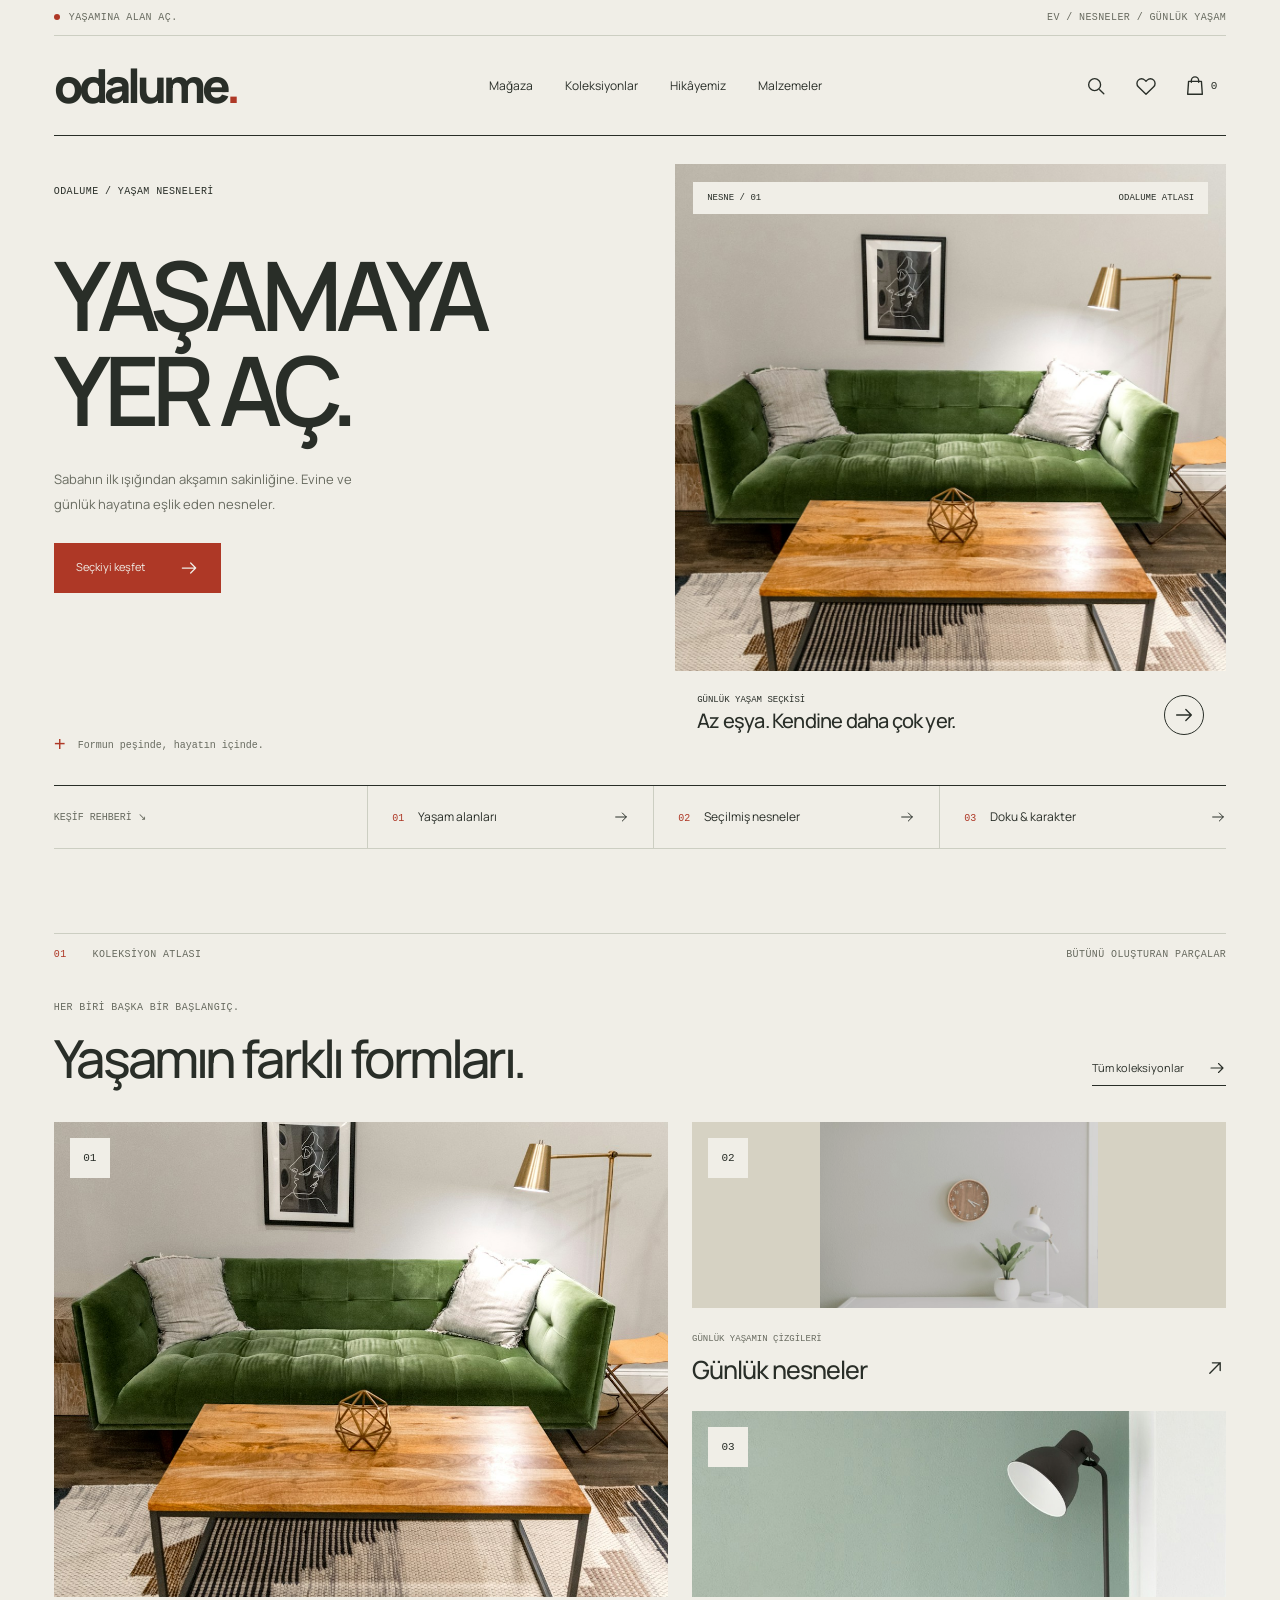
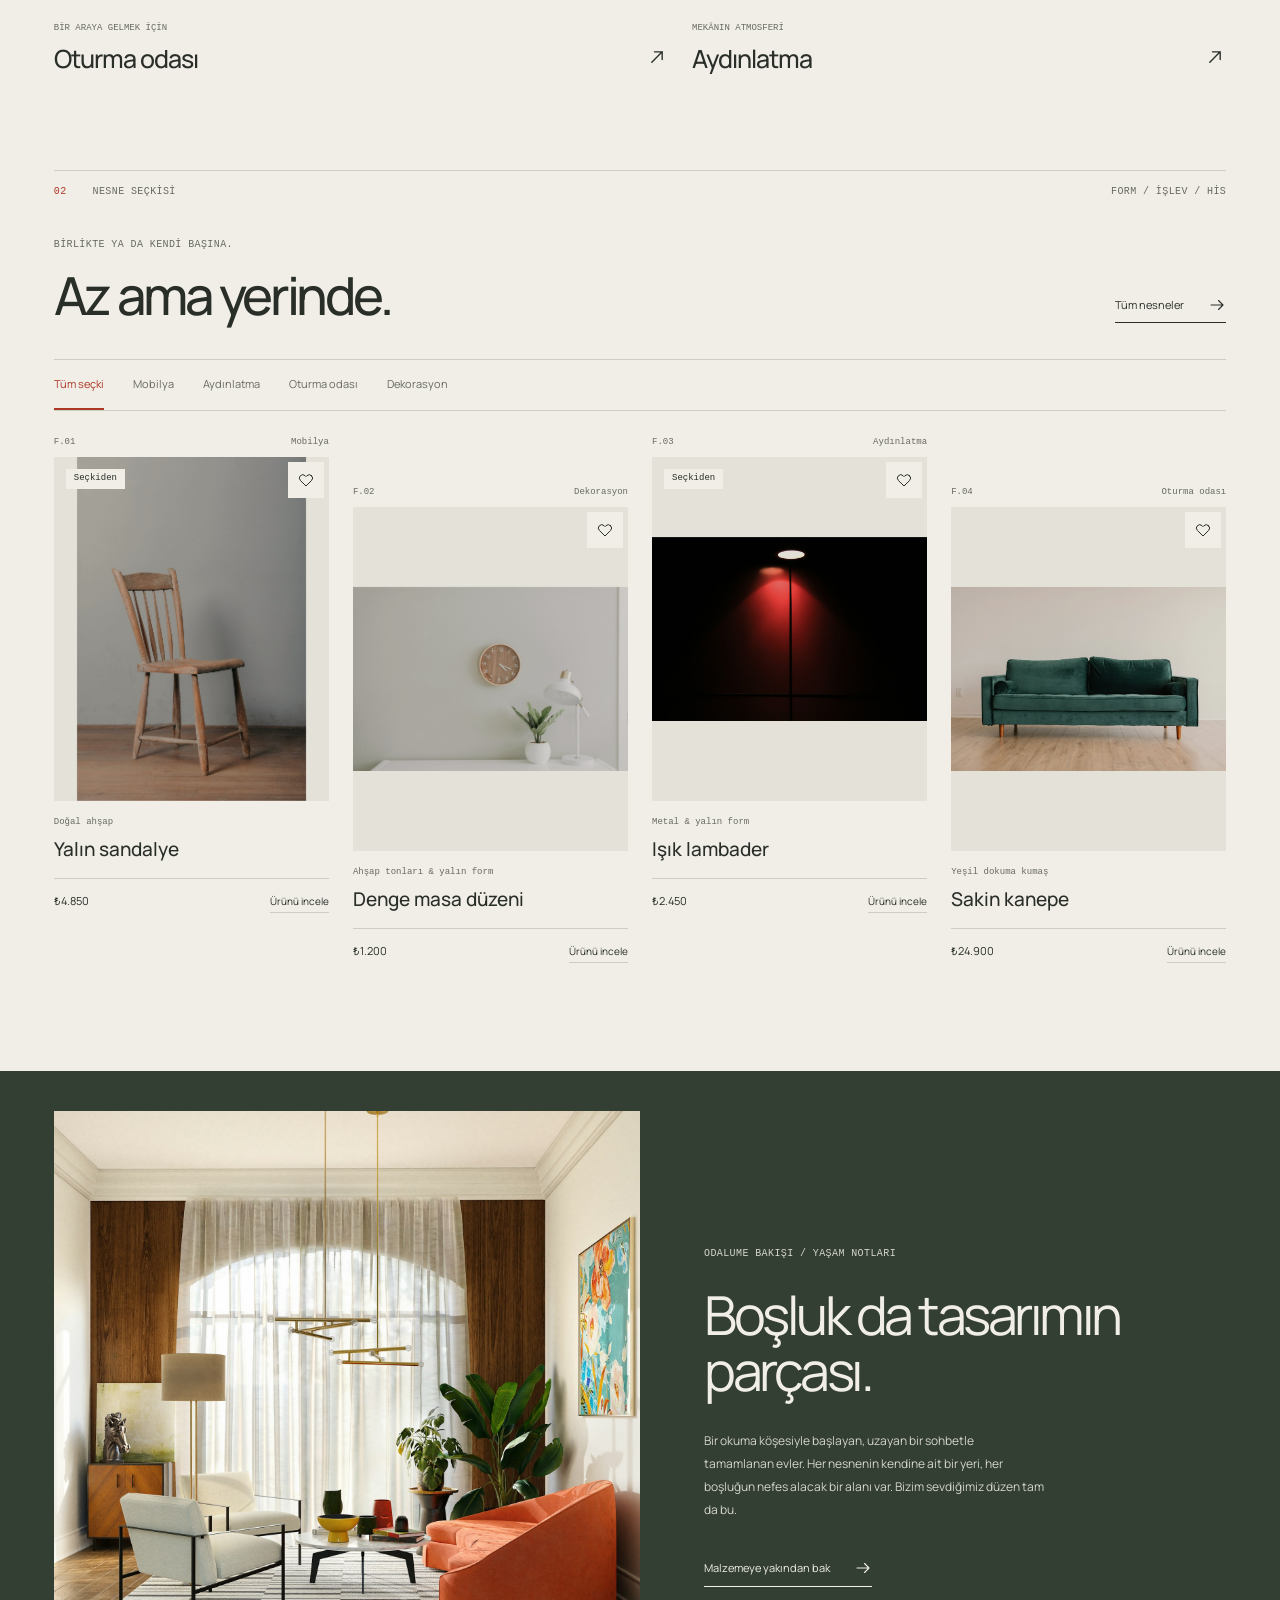
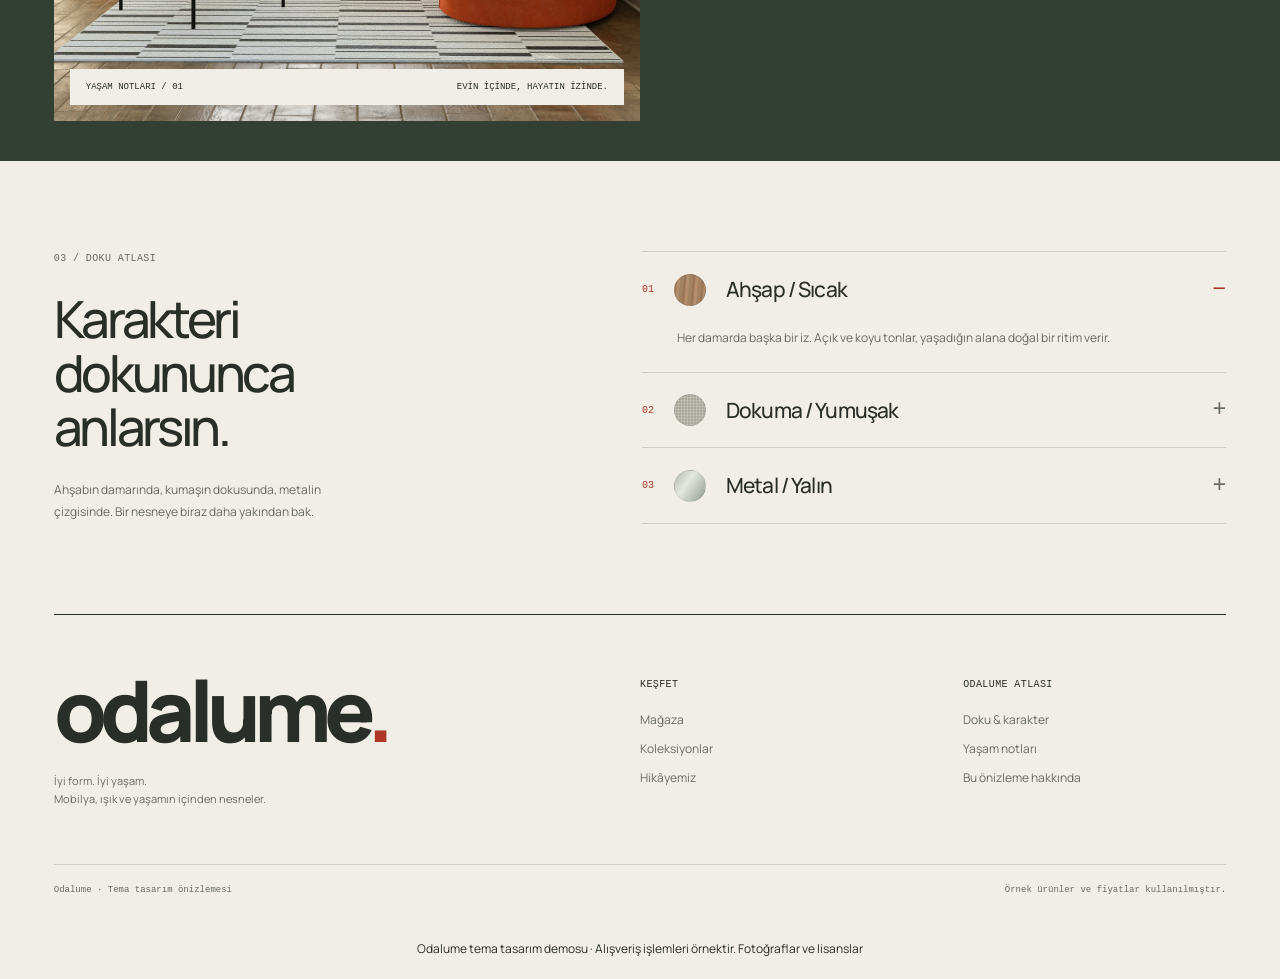
==== commit 930cb7ce: "Publish Odalume portfolio demo with verified stock assets" ====
--- a/index.html
+++ b/index.html
@@ -49,7 +49,7 @@
             <div class="section-heading"><div><span class="eyebrow">Her biri başka bir başlangıç.</span><h2 id="collections-title">Yaşamın farklı formları.</h2></div><a class="text-link" href="#products">Tüm koleksiyonlar <svg viewBox="0 0 24 24" aria-hidden="true" focusable="false"><path d="M4 12h16M14 6l6 6-6 6"/></svg></a></div>
             <div class="collection-grid">
                 <a class="collection-card" href="#products" data-collection="oturma"><img src="assets/images/living-detail.jpg" alt="Yeşil kanepe, ahşap sehpa ve pirinç renkli lambaderle düzenlenmiş oturma odası" loading="lazy" width="1200" height="1803"><span class="collection-number" aria-hidden="true">01</span><div class="collection-label"><div><small>BİR ARAYA GELMEK İÇİN</small><h3>Oturma odası</h3></div><svg viewBox="0 0 24 24" aria-hidden="true" focusable="false"><path d="M4 12h16M14 6l6 6-6 6"/></svg></div></a>
-                <a class="collection-card" href="#products" data-collection="mobilya"><img src="assets/images/sofa.jpg" alt="Ahşap ayaklı yeşil kumaş kanepe" loading="lazy" width="900" height="600"><span class="collection-number" aria-hidden="true">02</span><div class="collection-label"><div><small>GÜNLÜK YAŞAMIN ÇİZGİLERİ</small><h3>Mobilya</h3></div><svg viewBox="0 0 24 24" aria-hidden="true" focusable="false"><path d="M4 12h16M14 6l6 6-6 6"/></svg></div></a>
+                <a class="collection-card" href="#products" data-collection="dekorasyon"><img src="assets/images/clock.jpg" alt="Beyaz lamba, saat ve bitki bulunan çalışma köşesi" loading="lazy" width="900" height="600"><span class="collection-number" aria-hidden="true">02</span><div class="collection-label"><div><small>GÜNLÜK YAŞAMIN ÇİZGİLERİ</small><h3>Günlük nesneler</h3></div><svg viewBox="0 0 24 24" aria-hidden="true" focusable="false"><path d="M4 12h16M14 6l6 6-6 6"/></svg></div></a>
                 <a class="collection-card" href="#products" data-collection="aydinlatma"><img src="assets/images/objects.jpg" alt="Yeşil duvar önünde siyah lambader" loading="lazy" width="900" height="603"><span class="collection-number" aria-hidden="true">03</span><div class="collection-label"><div><small>MEKÂNIN ATMOSFERİ</small><h3>Aydınlatma</h3></div><svg viewBox="0 0 24 24" aria-hidden="true" focusable="false"><path d="M4 12h16M14 6l6 6-6 6"/></svg></div></a>
             </div>
         </section>
@@ -103,7 +103,7 @@
     <dialog class="dialog" id="favorites-dialog" aria-labelledby="favorites-title"><div class="dialog-top"><h2 id="favorites-title">Sevdiğin tasarımlar</h2><button class="icon-button" type="button" data-close aria-label="Kapat"><svg viewBox="0 0 24 24" aria-hidden="true" focusable="false"><path d="m6 6 12 12M6 18 18 6"/></svg></button></div><div id="favorites-list"></div></dialog>
     <dialog class="dialog" id="cart-dialog" aria-labelledby="cart-title"><div class="dialog-top"><h2 id="cart-title">Örnek sepetin</h2><button class="icon-button" type="button" data-close aria-label="Kapat"><svg viewBox="0 0 24 24" aria-hidden="true" focusable="false"><path d="m6 6 12 12M6 18 18 6"/></svg></button></div><p class="demo-note">Bu bir tasarım demosudur. Ürünler ve fiyatlar örnektir; sipariş ve ödeme alınmaz.</p><div id="cart-list"></div><p id="cart-total"></p></dialog>
     <dialog class="dialog" id="quick-dialog" aria-labelledby="quick-title"><div class="dialog-top"><h2 id="quick-title">Ürün</h2><button class="icon-button" type="button" data-close aria-label="Kapat"><svg viewBox="0 0 24 24" aria-hidden="true" focusable="false"><path d="m6 6 12 12M6 18 18 6"/></svg></button></div><img class="quick-image" id="quick-image" alt=""><p id="quick-material"></p><p class="quick-price" id="quick-price"></p><button class="button" id="demo-add-cart" type="button">Örnek sepete ekle <svg viewBox="0 0 24 24" aria-hidden="true" focusable="false"><path d="M5 7h14l1 14H4L5 7Z"/><path d="M8 8V6a4 4 0 0 1 8 0v2"/></svg></button><p class="demo-note">Örnek ürün · Fiyat ve malzeme bilgileri tasarım gösterimi içindir.</p></dialog>
-    <dialog class="dialog" id="about-dialog" aria-labelledby="about-title"><div class="dialog-top"><h2 id="about-title">İlk tasarım, birlikte.</h2><button class="icon-button" type="button" data-close aria-label="Kapat"><svg viewBox="0 0 24 24" aria-hidden="true" focusable="false"><path d="m6 6 12 12M6 18 18 6"/></svg></button></div><p>Odalume, mobilya ve dekorasyon mağazaları için geliştirdiğimiz WordPress temasının ilk görsel taslağıdır.</p><p>Arama, favoriler, kategori filtreleri ve örnek sepet bu önizlemede tarayıcı içinde çalışır. Gerçek mağazada ürün ve sipariş işlemleri WooCommerce üzerinden yürütülecek.</p></dialog>
+    <dialog class="dialog" id="about-dialog" aria-labelledby="about-title"><div class="dialog-top"><h2 id="about-title">Odalume / Günlük yaşam</h2><button class="icon-button" type="button" data-close aria-label="Kapat"><svg viewBox="0 0 24 24" aria-hidden="true" focusable="false"><path d="m6 6 12 12M6 18 18 6"/></svg></button></div><p>Odalume, ev ve günlük yaşam mağazaları için geliştirilen bir WordPress ve WooCommerce temasıdır.</p><p>Bu portföy sayfası etkileşimli bir tasarım demosudur. Arama, filtreler ve örnek sepet tarayıcı içinde çalışır; sipariş veya ödeme alınmaz. Kurulan WordPress temasında mağaza ve siparişler WooCommerce ile yönetilir.</p></dialog>
     <div class="toast" role="status" aria-live="polite" hidden></div>
     <script id="demo-product-data" type="application/json">[{"id":"chair","name":"Yalın sandalye","category":"Mobilya","filter":"mobilya","material":"Doğal ahşap","price":4850,"image":"lounge-chair.jpg","alt":"Doğal ahşap sandalye","badge":"Seçkiden"},{"id":"clock","name":"Denge masa düzeni","category":"Dekorasyon","filter":"dekorasyon","material":"Ahşap tonları & yalın form","price":1200,"image":"clock.jpg","alt":"Beyaz lamba, saat ve bitki bulunan çalışma köşesi","badge":""},{"id":"light","name":"Işık lambader","category":"Aydınlatma","filter":"aydinlatma","material":"Metal & yalın form","price":2450,"image":"lighting.jpg","alt":"Işığı açık, siyah ve beyaz başlıklı lamba","badge":"Seçkiden"},{"id":"sofa","name":"Sakin kanepe","category":"Oturma odası","filter":"oturma","material":"Yeşil dokuma kumaş","price":24900,"image":"sofa.jpg","alt":"Yeşil kumaş döşemeli üç kişilik kanepe","badge":""}]</script>
 </body>
--- a/style.css
+++ b/style.css
@@ -384,6 +384,7 @@
 .odalume-products-flat .product-card:nth-child(even) { padding-top: 0; }
 .odalume-no-hero-decorations .hero-visual:before, .odalume-no-hero-decorations .hero-visual:after, .odalume-no-hero-decorations .specimen-mark, .odalume-no-hero-decorations .specimen-number { display: none; }
 .odalume-no-hero-decorations .hero-visual > img { inset: 0; width: 100%; height: 100%; }
+.is-preview.odalume-no-hero-decorations .hero-visual > img { object-fit: cover; }
 .odalume-no-hero-decorations .specimen-meta { z-index: 1; left: 18px; right: 18px; top: 18px; padding: 11px 14px; background: var(--paper); }
 .odalume-no-hero-decorations .image-caption { z-index: 1; inset: auto 0 0; background: var(--paper); padding: 22px; }
 .odalume-no-hero-blend .hero-visual > img { mix-blend-mode: normal; }
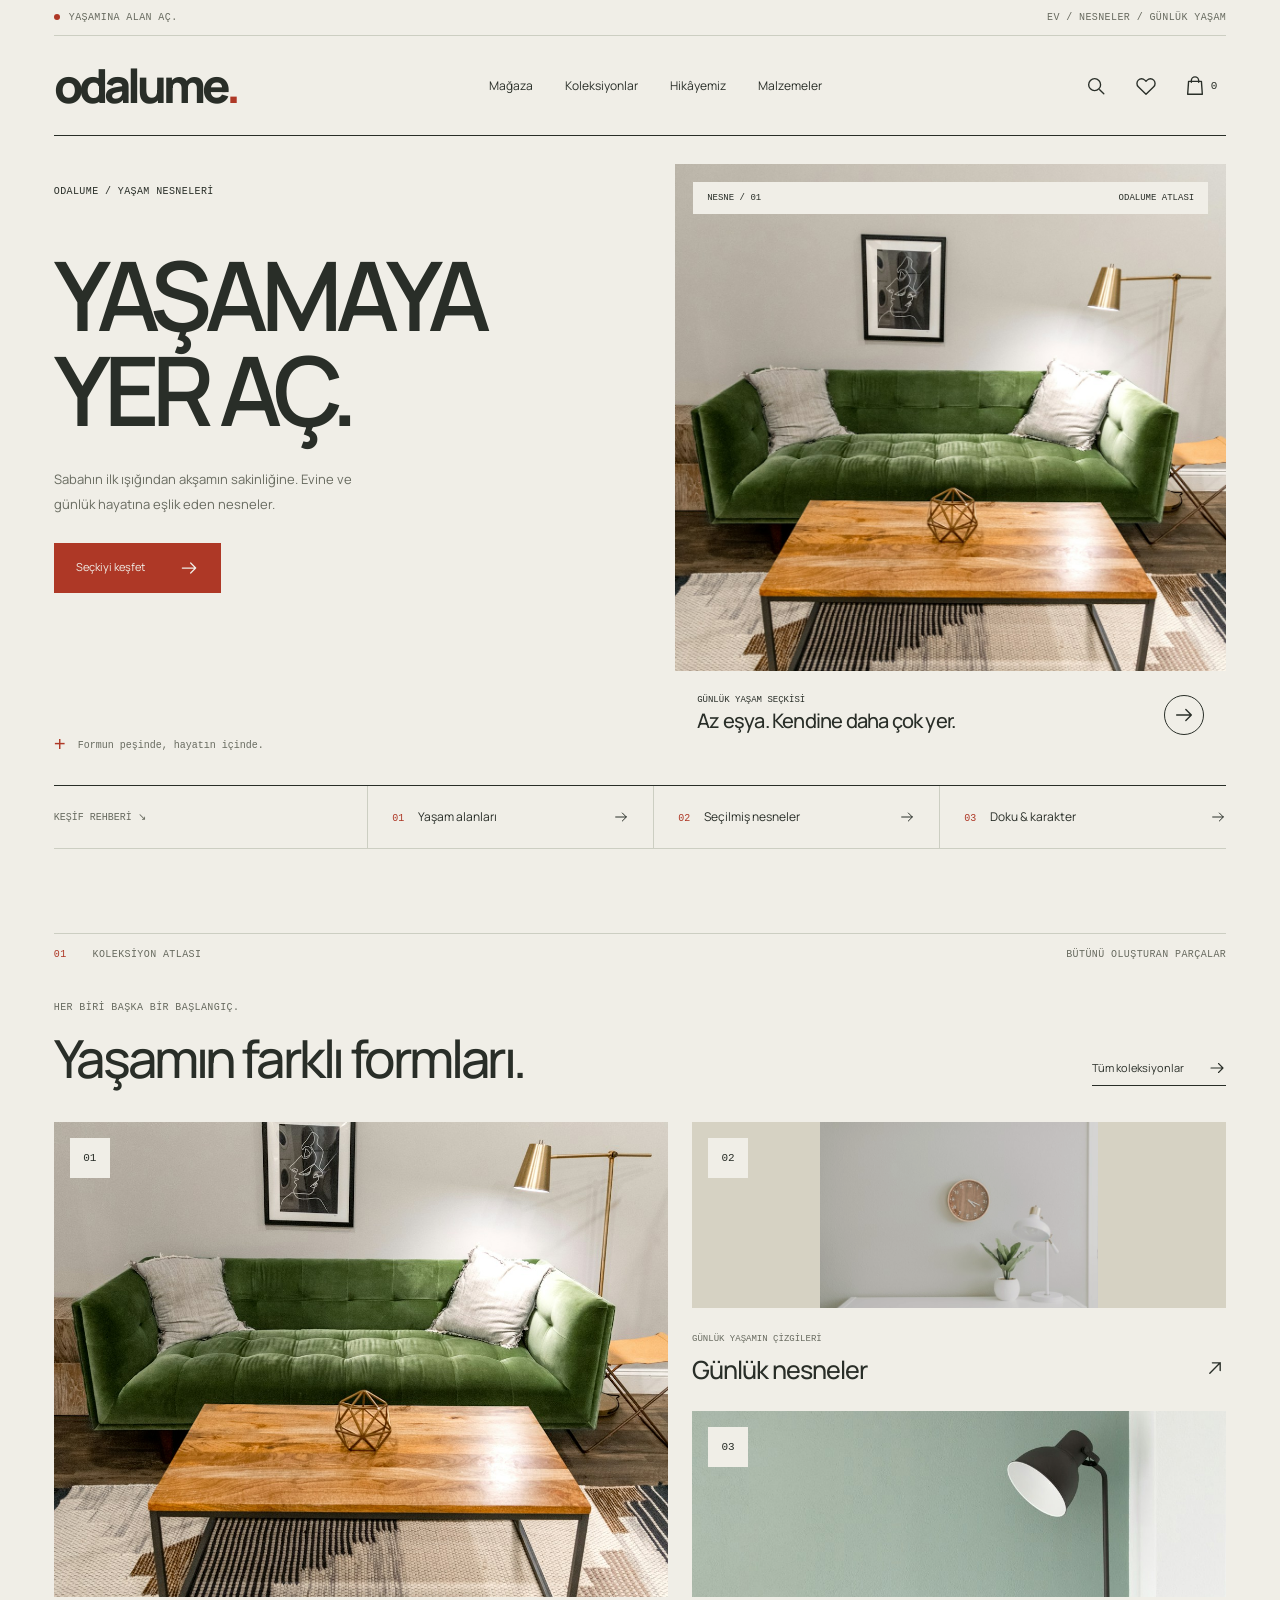
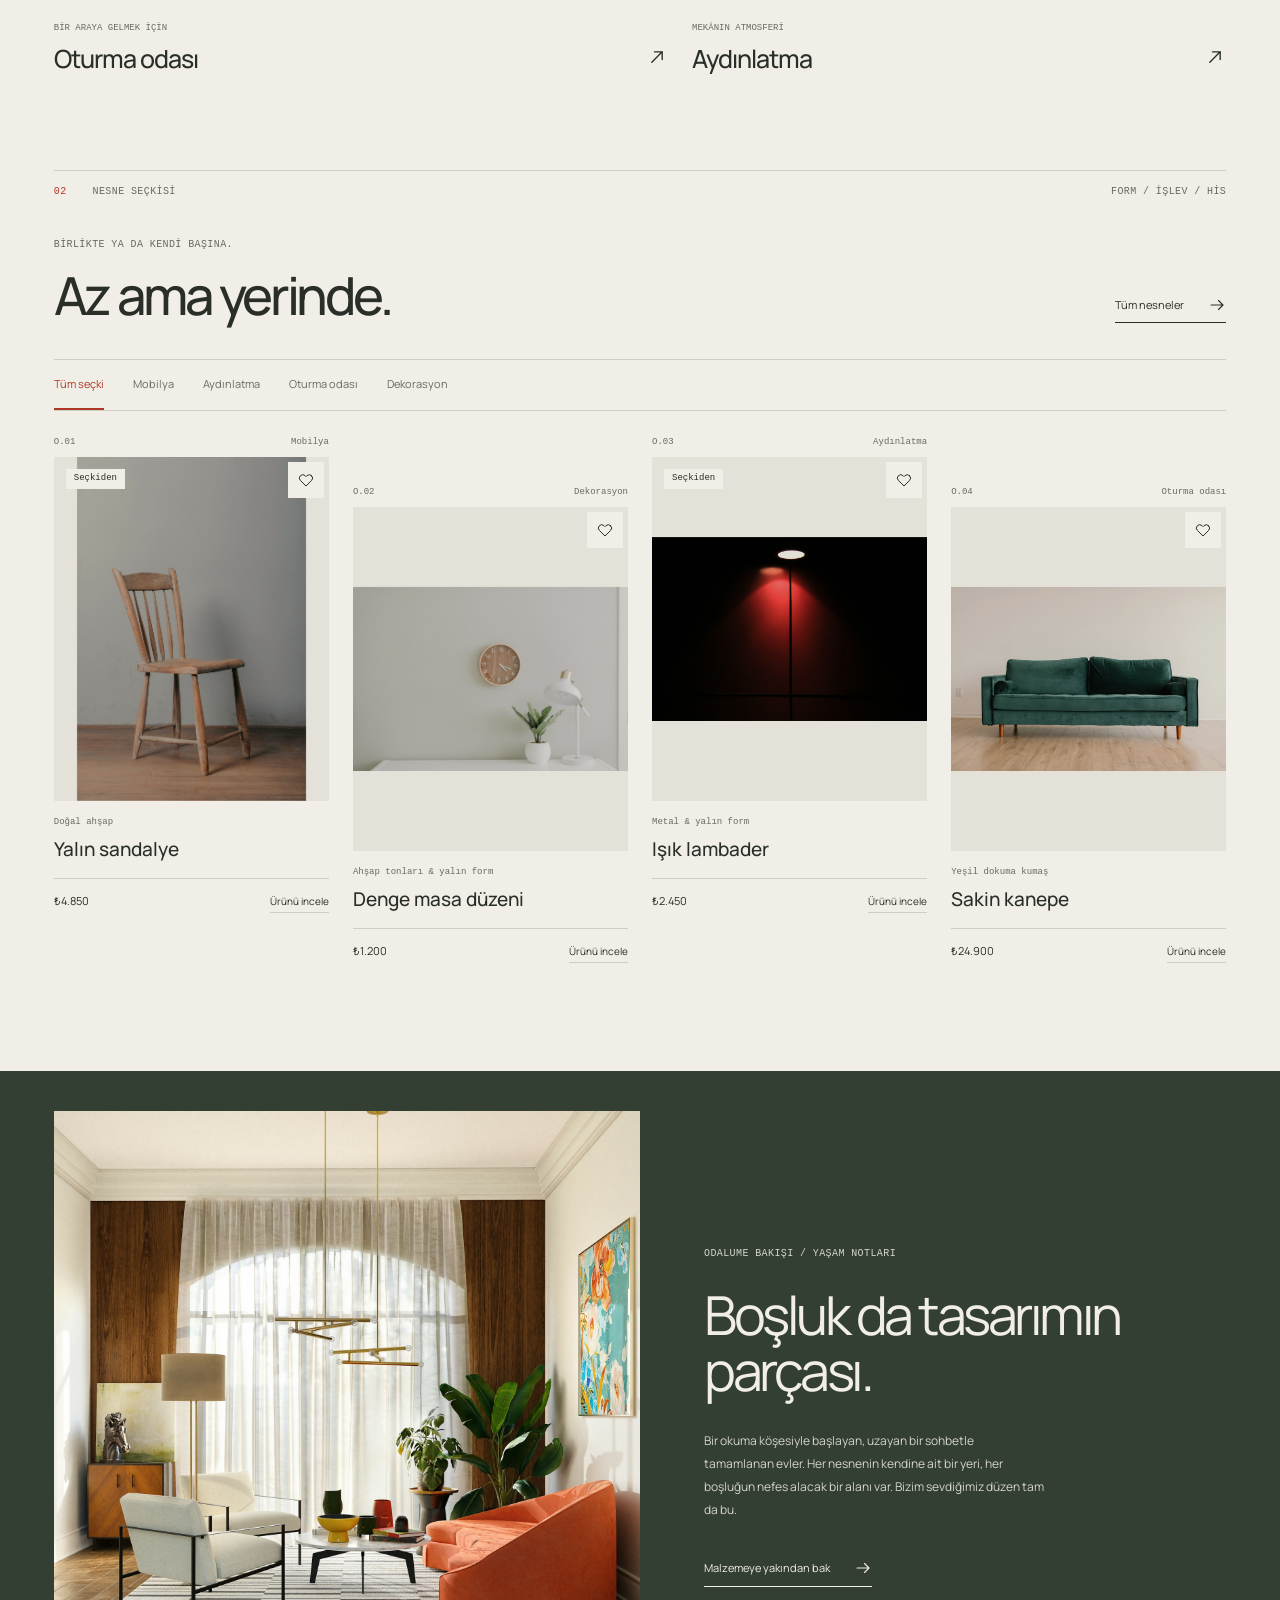
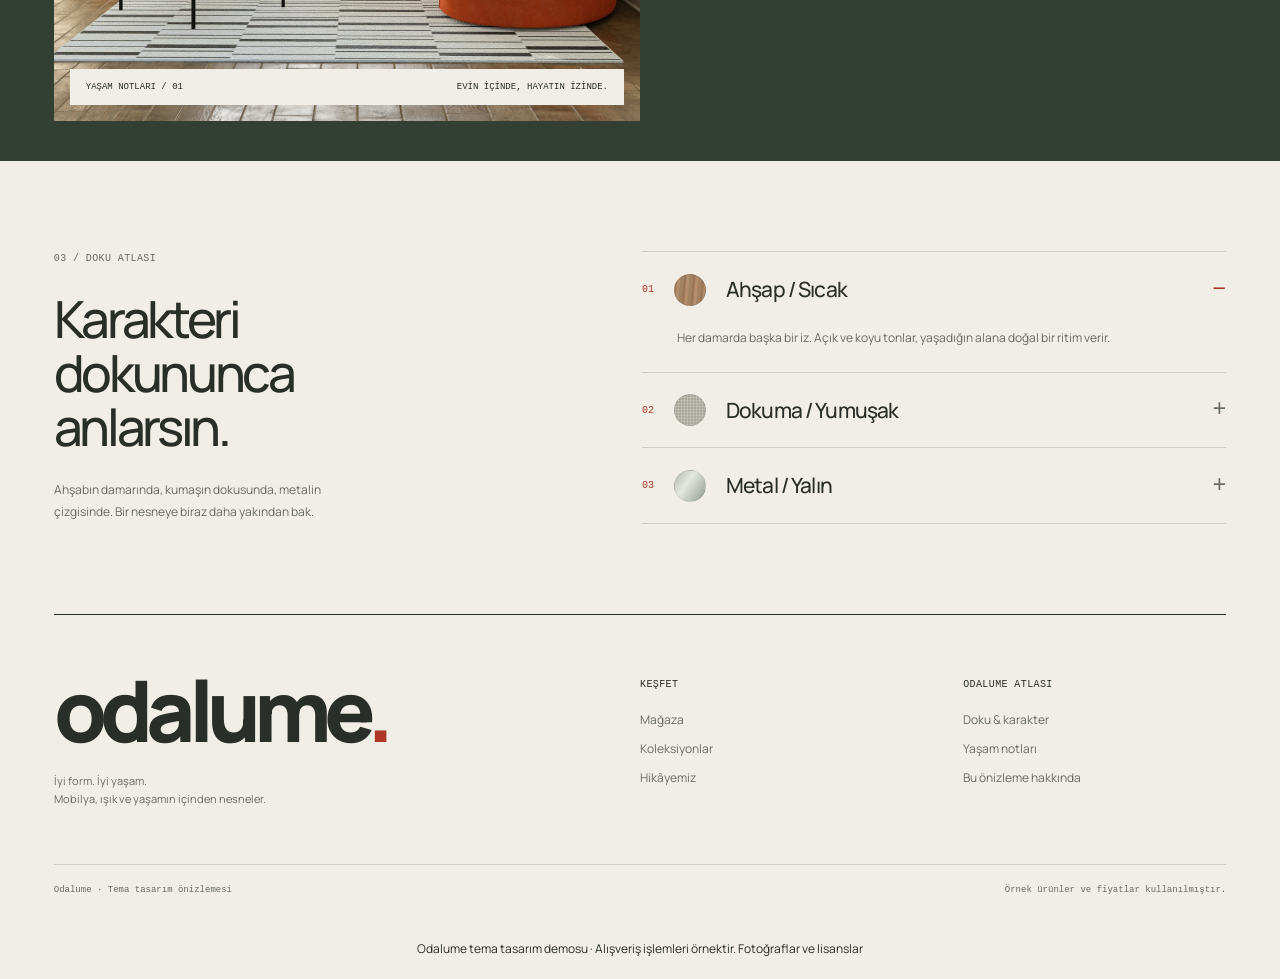
==== commit 3e9d0bc8: "Publish Odalume portfolio demo with verified stock assets" ====
--- a/index.html
+++ b/index.html
@@ -64,22 +64,22 @@
                 <button class="filter-tab" type="button" data-filter="dekorasyon" aria-pressed="false">Dekorasyon</button>
             </div></div>
             <div class="product-grid"><article class="product-card" data-category="mobilya">
-  <div class="product-index"><span>F.01</span><span>Mobilya</span></div>
+  <div class="product-index"><span>O.01</span><span>Mobilya</span></div>
   <div class="product-image"><button class="product-preview" type="button" data-quick="chair" aria-label="Yalın sandalye ürününü incele"><img src="assets/images/lounge-chair.jpg" alt="Doğal ahşap sandalye" loading="lazy" width="700" height="875"></button><span class="product-badge">Seçkiden</span><button class="icon-button favorite" type="button" data-favorite="chair" aria-pressed="false" aria-label="Yalın sandalye: favorilere ekle"><svg viewBox="0 0 24 24" aria-hidden="true" focusable="false"><path d="M20.4 5.6a5 5 0 0 0-7.1 0L12 6.9l-1.3-1.3a5 5 0 0 0-7.1 7.1L12 21l8.4-8.3a5 5 0 0 0 0-7.1Z"/></svg></button></div>
   <div class="product-info"><p class="product-category">Doğal ahşap</p><h3><button class="product-title" type="button" data-quick="chair">Yalın sandalye</button></h3><div class="product-bottom"><span class="price">₺4.850</span><button class="small-action" type="button" data-quick="chair">Ürünü incele</button></div></div>
 </article>
 <article class="product-card" data-category="dekorasyon">
-  <div class="product-index"><span>F.02</span><span>Dekorasyon</span></div>
+  <div class="product-index"><span>O.02</span><span>Dekorasyon</span></div>
   <div class="product-image"><button class="product-preview" type="button" data-quick="clock" aria-label="Denge masa düzeni ürününü incele"><img src="assets/images/clock.jpg" alt="Beyaz lamba, saat ve bitki bulunan çalışma köşesi" loading="lazy" width="700" height="875"></button><button class="icon-button favorite" type="button" data-favorite="clock" aria-pressed="false" aria-label="Denge masa düzeni: favorilere ekle"><svg viewBox="0 0 24 24" aria-hidden="true" focusable="false"><path d="M20.4 5.6a5 5 0 0 0-7.1 0L12 6.9l-1.3-1.3a5 5 0 0 0-7.1 7.1L12 21l8.4-8.3a5 5 0 0 0 0-7.1Z"/></svg></button></div>
   <div class="product-info"><p class="product-category">Ahşap tonları &amp; yalın form</p><h3><button class="product-title" type="button" data-quick="clock">Denge masa düzeni</button></h3><div class="product-bottom"><span class="price">₺1.200</span><button class="small-action" type="button" data-quick="clock">Ürünü incele</button></div></div>
 </article>
 <article class="product-card" data-category="aydinlatma">
-  <div class="product-index"><span>F.03</span><span>Aydınlatma</span></div>
+  <div class="product-index"><span>O.03</span><span>Aydınlatma</span></div>
   <div class="product-image"><button class="product-preview" type="button" data-quick="light" aria-label="Işık lambader ürününü incele"><img src="assets/images/lighting.jpg" alt="Işığı açık, siyah ve beyaz başlıklı lamba" loading="lazy" width="700" height="875"></button><span class="product-badge">Seçkiden</span><button class="icon-button favorite" type="button" data-favorite="light" aria-pressed="false" aria-label="Işık lambader: favorilere ekle"><svg viewBox="0 0 24 24" aria-hidden="true" focusable="false"><path d="M20.4 5.6a5 5 0 0 0-7.1 0L12 6.9l-1.3-1.3a5 5 0 0 0-7.1 7.1L12 21l8.4-8.3a5 5 0 0 0 0-7.1Z"/></svg></button></div>
   <div class="product-info"><p class="product-category">Metal &amp; yalın form</p><h3><button class="product-title" type="button" data-quick="light">Işık lambader</button></h3><div class="product-bottom"><span class="price">₺2.450</span><button class="small-action" type="button" data-quick="light">Ürünü incele</button></div></div>
 </article>
 <article class="product-card" data-category="oturma">
-  <div class="product-index"><span>F.04</span><span>Oturma odası</span></div>
+  <div class="product-index"><span>O.04</span><span>Oturma odası</span></div>
   <div class="product-image"><button class="product-preview" type="button" data-quick="sofa" aria-label="Sakin kanepe ürününü incele"><img src="assets/images/sofa.jpg" alt="Yeşil kumaş döşemeli üç kişilik kanepe" loading="lazy" width="700" height="875"></button><button class="icon-button favorite" type="button" data-favorite="sofa" aria-pressed="false" aria-label="Sakin kanepe: favorilere ekle"><svg viewBox="0 0 24 24" aria-hidden="true" focusable="false"><path d="M20.4 5.6a5 5 0 0 0-7.1 0L12 6.9l-1.3-1.3a5 5 0 0 0-7.1 7.1L12 21l8.4-8.3a5 5 0 0 0 0-7.1Z"/></svg></button></div>
   <div class="product-info"><p class="product-category">Yeşil dokuma kumaş</p><h3><button class="product-title" type="button" data-quick="sofa">Sakin kanepe</button></h3><div class="product-bottom"><span class="price">₺24.900</span><button class="small-action" type="button" data-quick="sofa">Ürünü incele</button></div></div>
 </article></div>
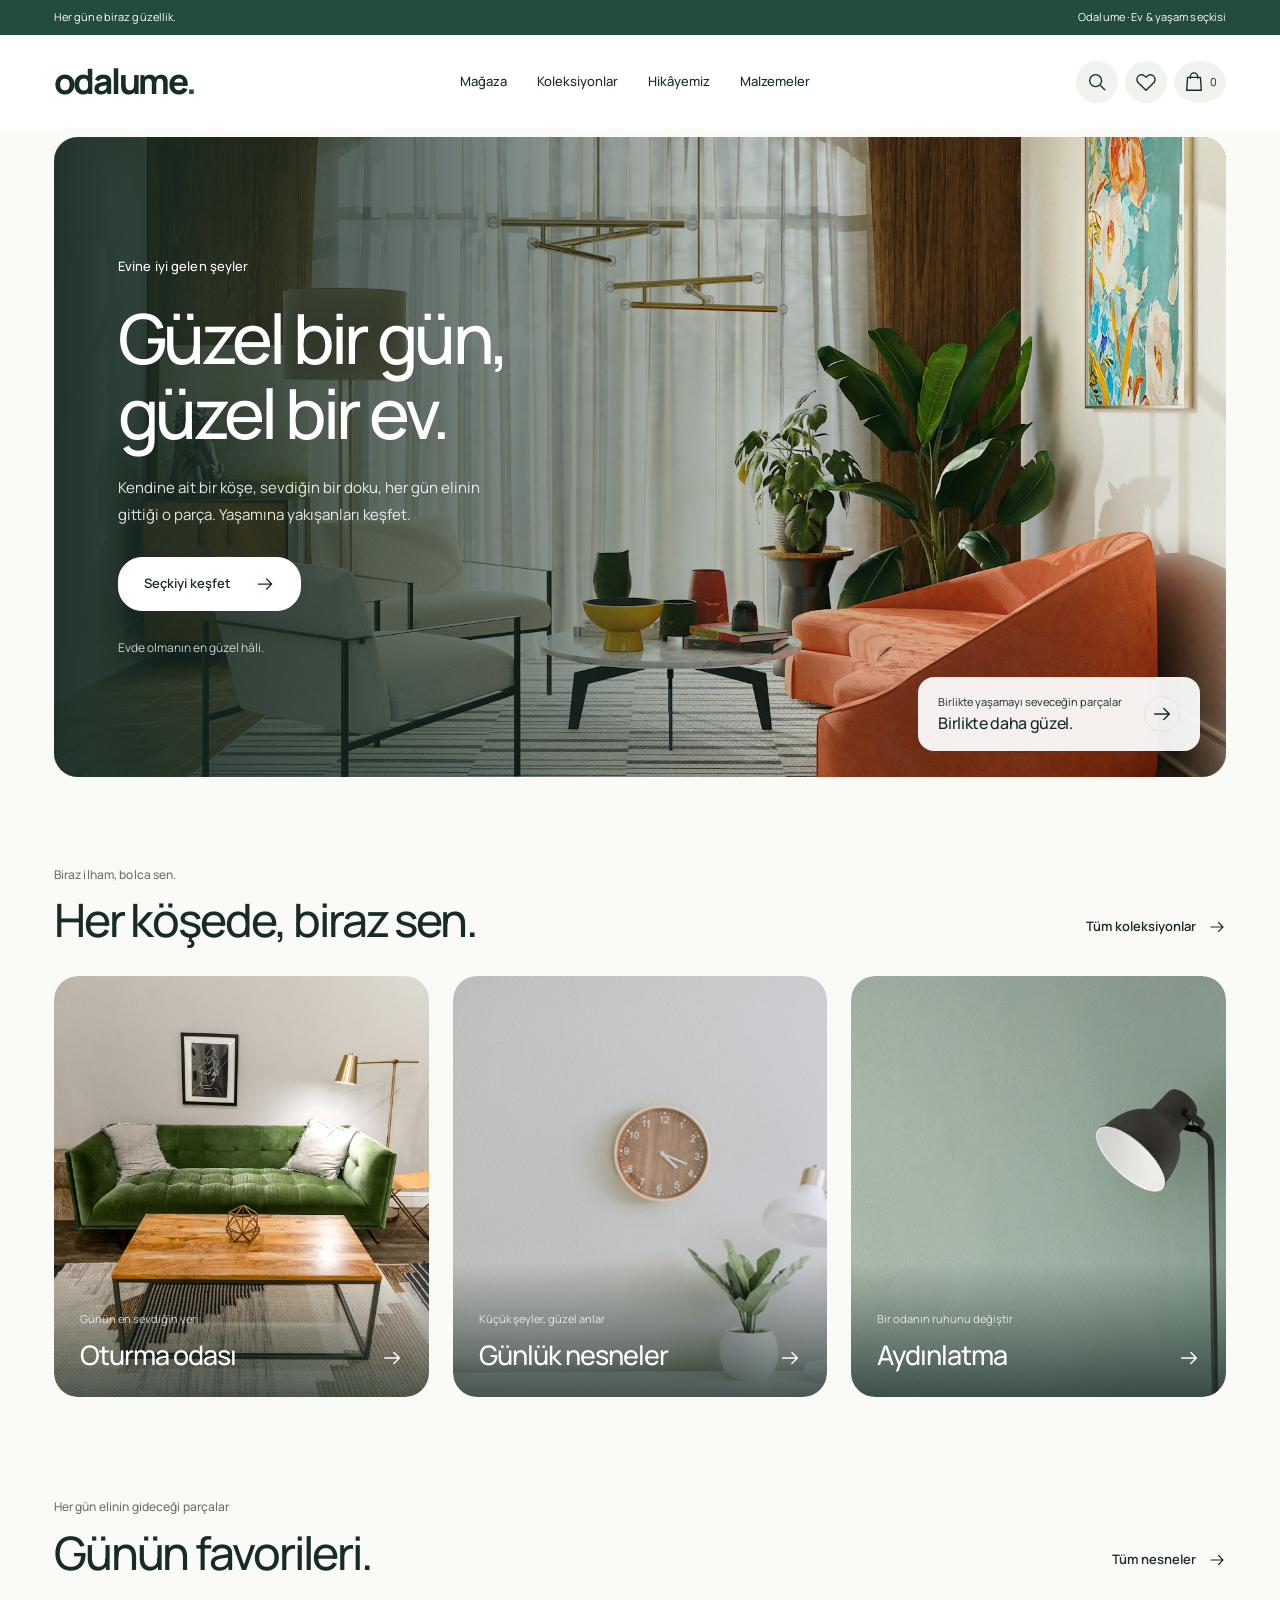
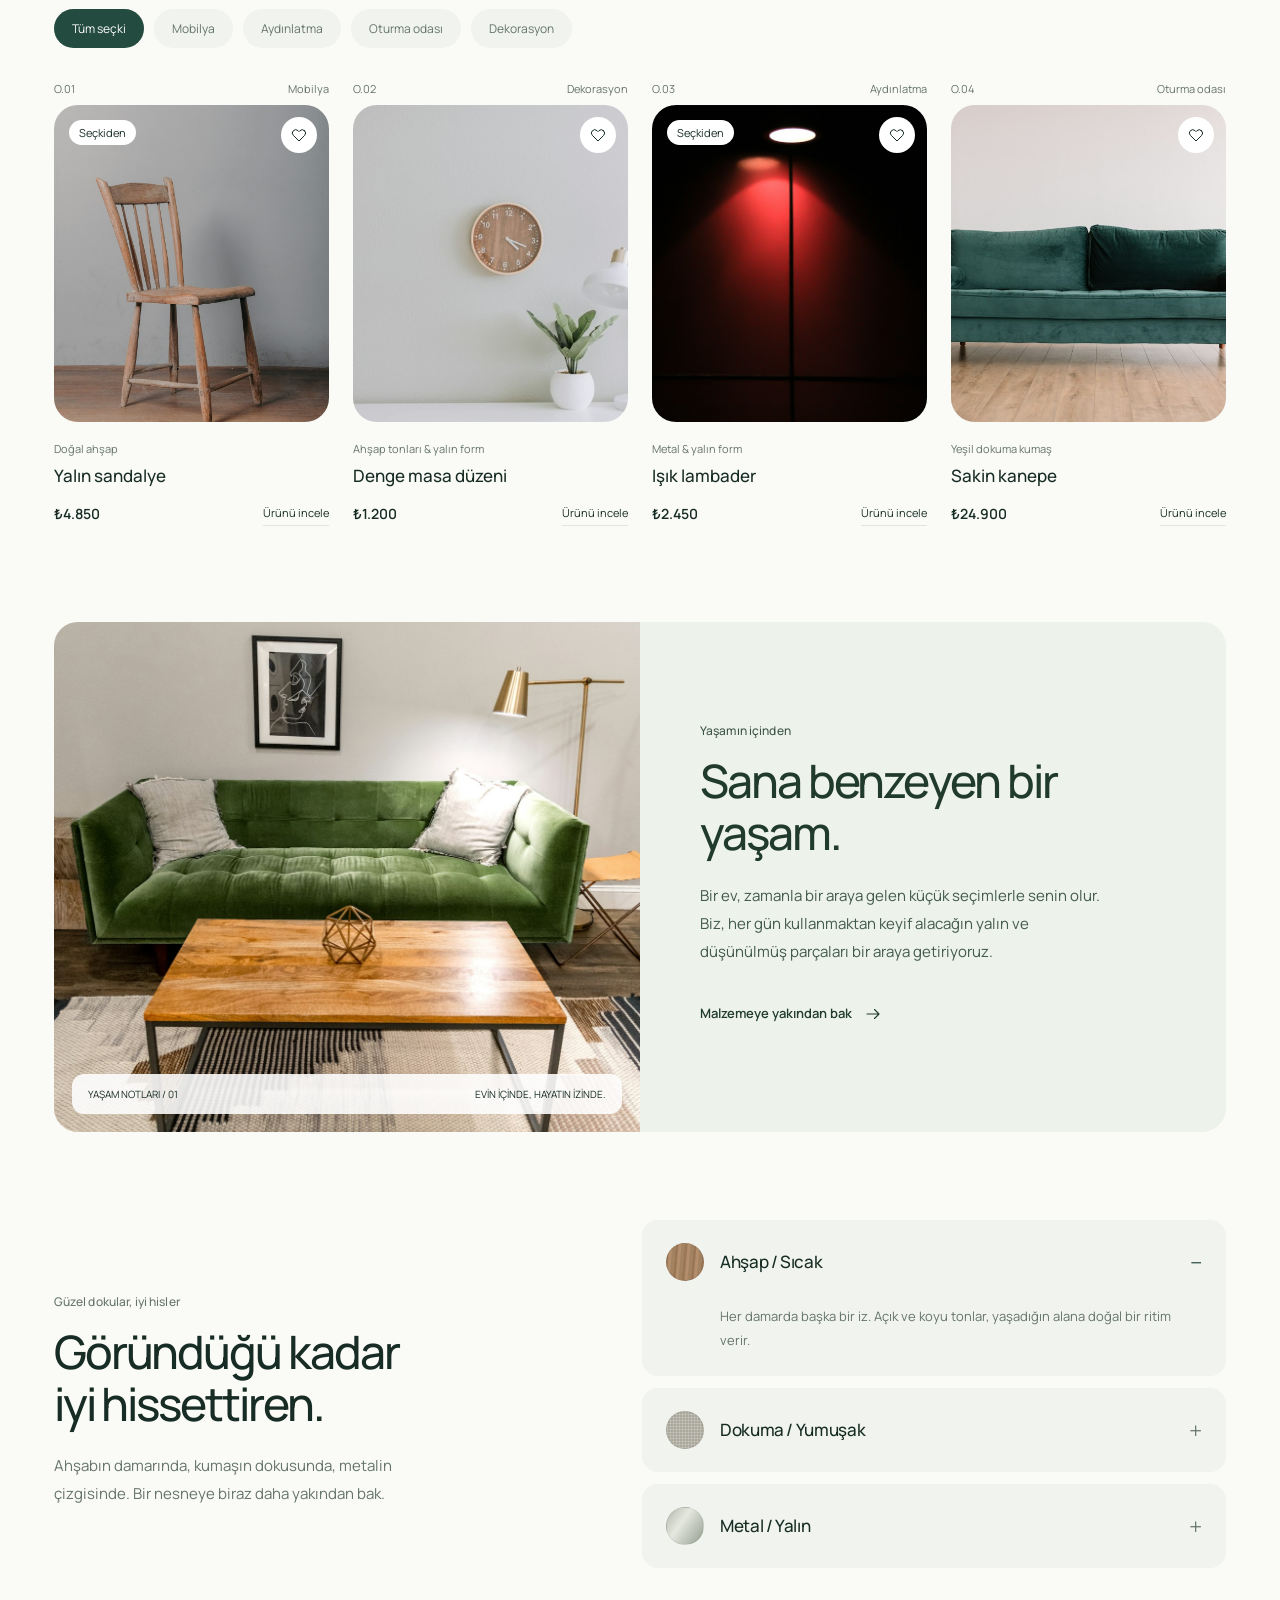
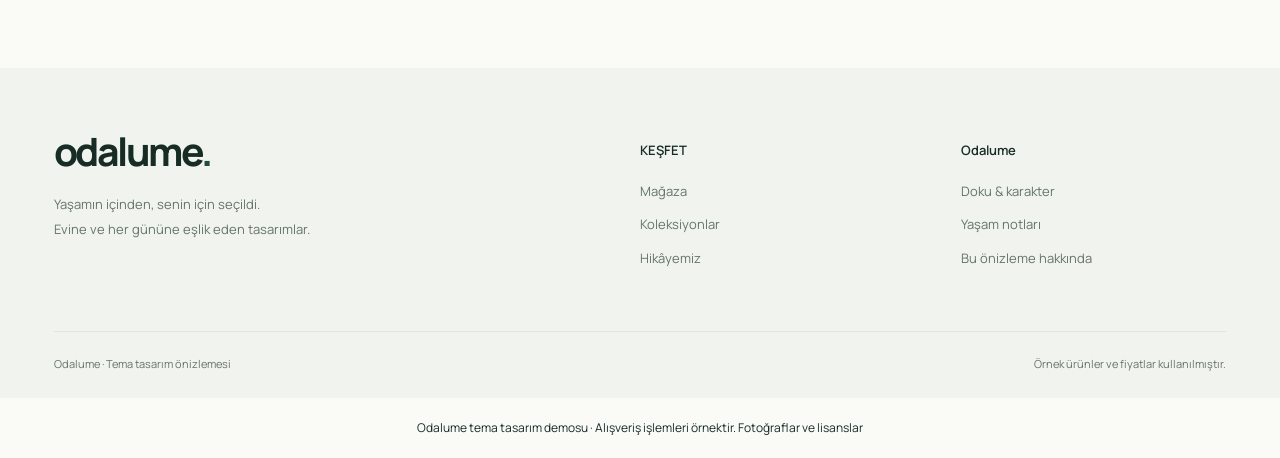
==== commit aa5bdb16: "Publish Odalume portfolio demo with verified stock assets" ====
--- a/index.html
+++ b/index.html
@@ -3,16 +3,17 @@
 <head>
     <meta charset="utf-8">
     <meta name="viewport" content="width=device-width, initial-scale=1">
-    <meta name="description" content="Odalume — Mobilya, ışık ve yaşam nesneleri. Form ve malzeme atlası fikriyle tasarlanan WooCommerce tema önizlemesi.">
+    <meta name="description" content="Odalume — Ev ve günlük yaşam mağazaları için fotoğraf odaklı, esnek WooCommerce teması.">
     <meta name="robots" content="index,follow">
-    <title>Odalume — Ev ve günlük yaşam için WooCommerce teması</title>
-    <link rel="icon" href="assets/favicon.svg" type="image/svg+xml">
-    <link rel="stylesheet" href="style.css">
-    <script src="assets/js/theme.js" defer></script>
+    <title>Odalume — Evine iyi gelen şeyler</title>
+    <link rel="icon" href="assets/favicon.svg?v=1.1.0" type="image/svg+xml">
+    <link rel="stylesheet" href="style.css?v=1.1.0">
+    <link rel="stylesheet" href="assets/css/storefront.css?v=1.1.0">
+    <script src="assets/js/theme.js?v=1.1.0" defer></script>
 </head>
 <body class="is-preview odalume-no-hero-decorations odalume-no-hero-blend">
     <a class="skip-link" href="#main">İçeriğe geç</a>
-    <div class="announcement"><span>Yaşamına alan aç.</span><span>Ev / Nesneler / Günlük yaşam</span></div>
+    <div class="announcement"><span>Her güne biraz güzellik.</span><span>Odalume · Ev & yaşam seçkisi</span></div>
     <header class="site-header">
         <div class="header-inner">
             <a class="brand" href="#" aria-label="Odalume ana sayfa">odalume<span class="brand-dot">.</span></a>
@@ -30,32 +31,28 @@
     <main id="main">
         <section class="hero" aria-labelledby="hero-title">
             <div class="hero-copy">
-                <span class="eyebrow">Odalume / Yaşam nesneleri</span>
-                <h1 id="hero-title">YAŞAMAYA<br>YER AÇ.</h1>
-                <p class="hero-description">Sabahın ilk ışığından akşamın sakinliğine. Evine ve günlük hayatına eşlik eden nesneler.</p>
+                <span class="eyebrow">Evine iyi gelen şeyler</span>
+                <h1 id="hero-title">Güzel bir gün,<br>güzel bir ev.</h1>
+                <p class="hero-description">Kendine ait bir köşe, sevdiğin bir doku, her gün elinin gittiği o parça. Yaşamına yakışanları keşfet.</p>
                 <a class="button" href="#collections">Seçkiyi keşfet <svg viewBox="0 0 24 24" aria-hidden="true" focusable="false"><path d="M4 12h16M14 6l6 6-6 6"/></svg></a>
-                <p class="hero-footnote">Formun peşinde, hayatın içinde.</p>
+                <p class="hero-footnote">Evde olmanın en güzel hâli.</p>
             </div>
             <div class="hero-visual">
-                <div class="specimen-meta"><span>NESNE / 01</span><span class="specimen-mark" aria-hidden="true">+</span><span>ODALUME ATLASI</span></div>
-                <img src="assets/images/living-detail.jpg" alt="Yeşil koltuk ve ahşap masa bulunan yaşam alanı" width="700" height="875" fetchpriority="high">
+                <img src="assets/images/living-room.jpg" alt="Doğal ışık alan, bitkiler ve renkli koltuklarla düzenlenmiş yaşam alanı" width="700" height="875" fetchpriority="high">
                 <span class="specimen-number" aria-hidden="true">01</span>
-                <div class="image-caption"><p>GÜNLÜK YAŞAM SEÇKİSİ<strong>Az eşya. Kendine daha çok yer.</strong></p><a class="round-link" href="#products" data-collection="mobilya" aria-label="Mobilya seçkisine git"><svg viewBox="0 0 24 24" aria-hidden="true" focusable="false"><path d="M4 12h16M14 6l6 6-6 6"/></svg></a></div>
+                <div class="image-caption"><p>Birlikte yaşamayı seveceğin parçalar<strong>Birlikte daha güzel.</strong></p><a class="round-link" href="#products" data-collection="mobilya" aria-label="Mobilya seçkisine git"><svg viewBox="0 0 24 24" aria-hidden="true" focusable="false"><path d="M4 12h16M14 6l6 6-6 6"/></svg></a></div>
             </div>
         </section>
-        <nav class="atlas-index" aria-label="Odalume keşif rehberi"><div>KEŞİF REHBERİ ↘</div><a href="#collections"><div><span>01</span>Yaşam alanları</div><svg viewBox="0 0 24 24" aria-hidden="true" focusable="false"><path d="M4 12h16M14 6l6 6-6 6"/></svg></a><a href="#products"><div><span>02</span>Seçilmiş nesneler</div><svg viewBox="0 0 24 24" aria-hidden="true" focusable="false"><path d="M4 12h16M14 6l6 6-6 6"/></svg></a><a href="#materials"><div><span>03</span>Doku & karakter</div><svg viewBox="0 0 24 24" aria-hidden="true" focusable="false"><path d="M4 12h16M14 6l6 6-6 6"/></svg></a></nav>
-        <section class="section" id="collections" aria-labelledby="collections-title">
-            <div class="section-topline"><span class="chapter-label"><b>01</b>KOLEKSİYON ATLASI</span><span class="chapter-label">BÜTÜNÜ OLUŞTURAN PARÇALAR</span></div>
-            <div class="section-heading"><div><span class="eyebrow">Her biri başka bir başlangıç.</span><h2 id="collections-title">Yaşamın farklı formları.</h2></div><a class="text-link" href="#products">Tüm koleksiyonlar <svg viewBox="0 0 24 24" aria-hidden="true" focusable="false"><path d="M4 12h16M14 6l6 6-6 6"/></svg></a></div>
+            <section class="section" id="collections" aria-labelledby="collections-title">
+            <div class="section-heading"><div><span class="eyebrow">Biraz ilham, bolca sen.</span><h2 id="collections-title">Her köşede, biraz sen.</h2></div><a class="text-link" href="#products">Tüm koleksiyonlar <svg viewBox="0 0 24 24" aria-hidden="true" focusable="false"><path d="M4 12h16M14 6l6 6-6 6"/></svg></a></div>
             <div class="collection-grid">
-                <a class="collection-card" href="#products" data-collection="oturma"><img src="assets/images/living-detail.jpg" alt="Yeşil kanepe, ahşap sehpa ve pirinç renkli lambaderle düzenlenmiş oturma odası" loading="lazy" width="1200" height="1803"><span class="collection-number" aria-hidden="true">01</span><div class="collection-label"><div><small>BİR ARAYA GELMEK İÇİN</small><h3>Oturma odası</h3></div><svg viewBox="0 0 24 24" aria-hidden="true" focusable="false"><path d="M4 12h16M14 6l6 6-6 6"/></svg></div></a>
-                <a class="collection-card" href="#products" data-collection="dekorasyon"><img src="assets/images/clock.jpg" alt="Beyaz lamba, saat ve bitki bulunan çalışma köşesi" loading="lazy" width="900" height="600"><span class="collection-number" aria-hidden="true">02</span><div class="collection-label"><div><small>GÜNLÜK YAŞAMIN ÇİZGİLERİ</small><h3>Günlük nesneler</h3></div><svg viewBox="0 0 24 24" aria-hidden="true" focusable="false"><path d="M4 12h16M14 6l6 6-6 6"/></svg></div></a>
-                <a class="collection-card" href="#products" data-collection="aydinlatma"><img src="assets/images/objects.jpg" alt="Yeşil duvar önünde siyah lambader" loading="lazy" width="900" height="603"><span class="collection-number" aria-hidden="true">03</span><div class="collection-label"><div><small>MEKÂNIN ATMOSFERİ</small><h3>Aydınlatma</h3></div><svg viewBox="0 0 24 24" aria-hidden="true" focusable="false"><path d="M4 12h16M14 6l6 6-6 6"/></svg></div></a>
+                <a class="collection-card" href="#products" data-collection="oturma"><img src="assets/images/living-detail.jpg" alt="Yeşil kanepe, ahşap sehpa ve pirinç renkli lambaderle düzenlenmiş oturma odası" loading="lazy" width="1200" height="1803"><div class="collection-label"><div><small>Günün en sevdiğin yeri</small><h3>Oturma odası</h3></div><svg viewBox="0 0 24 24" aria-hidden="true" focusable="false"><path d="M4 12h16M14 6l6 6-6 6"/></svg></div></a>
+                <a class="collection-card" href="#products" data-collection="dekorasyon"><img src="assets/images/clock.jpg" alt="Beyaz lamba, saat ve bitki bulunan çalışma köşesi" loading="lazy" width="900" height="600"><div class="collection-label"><div><small>Küçük şeyler, güzel anlar</small><h3>Günlük nesneler</h3></div><svg viewBox="0 0 24 24" aria-hidden="true" focusable="false"><path d="M4 12h16M14 6l6 6-6 6"/></svg></div></a>
+                <a class="collection-card" href="#products" data-collection="aydinlatma"><img src="assets/images/objects.jpg" alt="Yeşil duvar önünde siyah lambader" loading="lazy" width="900" height="603"><div class="collection-label"><div><small>Bir odanın ruhunu değiştir</small><h3>Aydınlatma</h3></div><svg viewBox="0 0 24 24" aria-hidden="true" focusable="false"><path d="M4 12h16M14 6l6 6-6 6"/></svg></div></a>
             </div>
         </section>
         <section class="section products-section" id="products" aria-labelledby="products-title">
-            <div class="section-topline"><span class="chapter-label"><b>02</b>NESNE SEÇKİSİ</span><span class="chapter-label">FORM / İŞLEV / HİS</span></div>
-            <div class="section-heading"><div><span class="eyebrow">Birlikte ya da kendi başına.</span><h2 id="products-title">Az ama yerinde.</h2></div><a class="text-link" href="#products" data-reset-filter>Tüm nesneler <svg viewBox="0 0 24 24" aria-hidden="true" focusable="false"><path d="M4 12h16M14 6l6 6-6 6"/></svg></a></div>
+            <div class="section-heading"><div><span class="eyebrow">Her gün elinin gideceği parçalar</span><h2 id="products-title">Günün favorileri.</h2></div><a class="text-link" href="#products" data-reset-filter>Tüm nesneler <svg viewBox="0 0 24 24" aria-hidden="true" focusable="false"><path d="M4 12h16M14 6l6 6-6 6"/></svg></a></div>
             <div class="product-toolbar"><div class="filter-tabs" role="group" aria-label="Ürün kategorisi">
                 <button class="filter-tab" type="button" data-filter="all" aria-pressed="true">Tüm seçki</button>
                 <button class="filter-tab" type="button" data-filter="mobilya" aria-pressed="false">Mobilya</button>
@@ -87,16 +84,16 @@
             <noscript><p class="demo-note">Etkileşimli önizleme için JavaScript’i açabilirsin.</p></noscript>
         </section>
         <section class="story" id="story" aria-labelledby="story-title">
-            <div class="story-image"><img src="assets/images/living-room.jpg" alt="Gün ışığı, bitkiler ve doğal dokularla düzenlenmiş oturma odası" loading="lazy" width="1800" height="1350"><div class="story-caption"><span>YAŞAM NOTLARI / 01</span><span>EVİN İÇİNDE, HAYATIN İZİNDE.</span></div></div>
-            <div class="story-copy"><span class="eyebrow">Odalume bakışı / Yaşam notları</span><h2 id="story-title">Boşluk da tasarımın parçası.</h2><p>Bir okuma köşesiyle başlayan, uzayan bir sohbetle tamamlanan evler. Her nesnenin kendine ait bir yeri, her boşluğun nefes alacak bir alanı var. Bizim sevdiğimiz düzen tam da bu.</p><a class="text-link" href="#materials">Malzemeye yakından bak <svg viewBox="0 0 24 24" aria-hidden="true" focusable="false"><path d="M4 12h16M14 6l6 6-6 6"/></svg></a></div>
+            <div class="story-image"><img src="assets/images/living-detail.jpg" alt="Gün ışığı, bitkiler ve doğal dokularla düzenlenmiş oturma odası" loading="lazy" width="1800" height="1350"><div class="story-caption"><span>YAŞAM NOTLARI / 01</span><span>EVİN İÇİNDE, HAYATIN İZİNDE.</span></div></div>
+            <div class="story-copy"><span class="eyebrow">Yaşamın içinden</span><h2 id="story-title">Sana benzeyen bir yaşam.</h2><p>Bir ev, zamanla bir araya gelen küçük seçimlerle senin olur. Biz, her gün kullanmaktan keyif alacağın yalın ve düşünülmüş parçaları bir araya getiriyoruz.</p><a class="text-link" href="#materials">Malzemeye yakından bak <svg viewBox="0 0 24 24" aria-hidden="true" focusable="false"><path d="M4 12h16M14 6l6 6-6 6"/></svg></a></div>
         </section>
         <section class="section materials" id="materials" aria-labelledby="materials-title">
-            <div><span class="eyebrow">03 / Doku atlası</span><h2 id="materials-title">Karakteri<br>dokununca anlarsın.</h2><p class="materials-intro">Ahşabın damarında, kumaşın dokusunda, metalin çizgisinde. Bir nesneye biraz daha yakından bak.</p></div>
+            <div><span class="eyebrow">Güzel dokular, iyi hisler</span><h2 id="materials-title">Göründüğü kadar<br>iyi hissettiren.</h2><p class="materials-intro">Ahşabın damarında, kumaşın dokusunda, metalin çizgisinde. Bir nesneye biraz daha yakından bak.</p></div>
             <div class="material-list"><details class="material-item" name="odalume-materials" open><summary><span class="material-number">01</span><span class="material-swatch swatch-1" aria-hidden="true"></span><h3>Ahşap / Sıcak</h3></summary><p>Her damarda başka bir iz. Açık ve koyu tonlar, yaşadığın alana doğal bir ritim verir.</p></details><details class="material-item" name="odalume-materials"><summary><span class="material-number">02</span><span class="material-swatch swatch-2" aria-hidden="true"></span><h3>Dokuma / Yumuşak</h3></summary><p>Yakından bakınca ortaya çıkan küçük bir dünya. İnce dokular ve sakin tonlarla katmanlanan bir yaşam.</p></details><details class="material-item" name="odalume-materials"><summary><span class="material-number">03</span><span class="material-swatch swatch-3" aria-hidden="true"></span><h3>Metal / Yalın</h3></summary><p>Işığı yakalayan yüzeyler ve net çizgiler. Sıcak dokuların yanında ölçülü bir karşılaşma.</p></details></div>
         </section>
     </main>
     <footer class="site-footer">
-        <div class="footer-main"><div class="footer-brand"><a class="brand" href="#">odalume<span class="brand-dot">.</span></a><p>İyi form. İyi yaşam.<br>Mobilya, ışık ve yaşamın içinden nesneler.</p></div><div class="footer-links"><h2>KEŞFET</h2><a href="#products">Mağaza</a><a href="#collections">Koleksiyonlar</a><a href="#story">Hikâyemiz</a></div><div class="footer-links"><h2>ODALUME ATLASI</h2><a href="#materials">Doku & karakter</a><a href="#story">Yaşam notları</a><button class="footer-demo-link" type="button" data-open="about-dialog">Bu önizleme hakkında</button></div></div>
+        <div class="footer-main"><div class="footer-brand"><a class="brand" href="#">odalume<span class="brand-dot">.</span></a><p>Yaşamın içinden, senin için seçildi.<br>Evine ve her gününe eşlik eden tasarımlar.</p></div><div class="footer-links"><h2>KEŞFET</h2><a href="#products">Mağaza</a><a href="#collections">Koleksiyonlar</a><a href="#story">Hikâyemiz</a></div><div class="footer-links"><h2>Odalume</h2><a href="#materials">Doku & karakter</a><a href="#story">Yaşam notları</a><button class="footer-demo-link" type="button" data-open="about-dialog">Bu önizleme hakkında</button></div></div>
         <div class="footer-bottom"><p>Odalume · Tema tasarım önizlemesi</p><p>Örnek ürünler ve fiyatlar kullanılmıştır.</p></div>
     </footer><p class="portfolio-note" style="text-align:center;padding:20px;font-size:12px">Odalume tema tasarım demosu · Alışveriş işlemleri örnektir. <a href="licenses.html">Fotoğraflar ve lisanslar</a></p>
     <dialog class="dialog" id="search-dialog" aria-labelledby="search-title"><div class="dialog-top"><h2 id="search-title">Ne arıyorsun?</h2><button class="icon-button" type="button" data-close aria-label="Kapat"><svg viewBox="0 0 24 24" aria-hidden="true" focusable="false"><path d="m6 6 12 12M6 18 18 6"/></svg></button></div><form id="demo-search-form" role="search"><label class="screen-reader-text" for="site-search">Ürün ara</label><input id="site-search" type="search" placeholder="Bir ürün, malzeme veya kategori…" autocomplete="off"></form><div id="search-results" aria-live="polite"></div></dialog>
--- a/style.css
+++ b/style.css
@@ -2,7 +2,7 @@
 Theme Name: Odalume
 Author: Odalume Studio
 Description: Ev ve günlük yaşam mağazaları için özgün yerleşimli, Redux ayar panelli WooCommerce teması.
-Version: 1.0.0
+Version: 1.1.0
 Requires at least: 6.6
 Requires PHP: 8.0
 License: GNU General Public License v2 or later
@@ -21,12 +21,12 @@
 }
 
 :root {
-  --paper: #f0eee7;
-  --sand: #e4e1d8;
-  --ink: #292e28;
-  --accent: #ae3826;
-  --muted: #686b60;
-  --line: #cccec2;
+  --paper: #fafaf7;
+  --sand: #f0f3ee;
+  --ink: #172c25;
+  --accent: #244b3f;
+  --muted: #65746b;
+  --line: #dfe6df;
   --white: #fff;
   --sans: Manrope, Arial, Helvetica, sans-serif;
   --serif: Georgia, 'Times New Roman', serif;
@@ -88,7 +88,7 @@
 .button-outline { background: transparent; color: var(--ink); border-color: var(--ink); }
 .hero-footnote { margin-top: auto; padding-top: 32px; color: var(--muted); font: 10px var(--mono); display: flex; gap: 12px; align-items: center; }
 .hero-footnote:before { content: '+'; color: var(--accent); font-size: 20px; }
-.hero-visual { position: relative; align-self: stretch; min-width: 0; margin: 28px 0 28px; background: var(--stage, #e4e1d9); overflow: hidden; isolation: isolate; border-radius: var(--corner-radius, 0px); }
+.hero-visual { position: relative; align-self: stretch; min-width: 0; margin: 28px 0 28px; background: var(--stage, #edf1eb); overflow: hidden; isolation: isolate; border-radius: var(--corner-radius, 0px); }
 .hero-visual:before { content: ''; position: absolute; inset: 14% 8% 17%; border: 1px solid color-mix(in srgb, var(--accent) 35%, transparent); border-radius: 50%; transform: rotate(-20deg); z-index: -1; }
 .hero-visual:after { content: ''; position: absolute; height: 12px; left: 28px; right: 28px; bottom: 88px; border-bottom: 1px solid #92978a; background: repeating-linear-gradient(90deg, #92978a 0 1px, transparent 1px 15px); pointer-events: none; }
 .specimen-meta { position: absolute; top: 22px; left: 24px; right: 24px; display: flex; justify-content: space-between; gap: 15px; font: 9px var(--mono); z-index: 2; }
@@ -158,7 +158,7 @@
 .small-action { background: none; border: 0; border-bottom: 1px solid var(--line); padding: 3px 0; font-size: 10px; }
 .empty-state { padding: 25px; background: var(--sand); color: var(--muted); font-size: 12px; }
 
-.story { display: grid; grid-template-columns: 1fr 1fr; background: var(--story, #343f34); color: var(--story-text, var(--paper)); margin-top: 24px; }
+.story { display: grid; grid-template-columns: 1fr 1fr; background: var(--story, #edf2eb); color: var(--story-text, var(--paper)); margin-top: 24px; }
 .story-image { min-height: 610px; position: relative; margin: 40px 0 40px var(--gutter); }
 .story-image > img { width: 100%; height: 100%; position: absolute; object-fit: cover; }
 .story-copy { display: flex; flex-direction: column; align-items: flex-start; justify-content: center; padding: 64px var(--gutter) 64px 64px; }
@@ -200,7 +200,7 @@
 .footer-bottom { border-top: 1px solid var(--line); padding-top: 18px; display: flex; justify-content: space-between; gap: 20px; font: 9px/1.6 var(--mono); color: var(--muted); }
 
 .dialog { width: min(600px, calc(100% - 32px)); max-height: 85dvh; overflow: auto; background: var(--paper); color: var(--ink); border: 1px solid var(--ink); padding: 32px; }
-.dialog::backdrop { background: #292e2880; backdrop-filter: blur(3px); }
+.dialog::backdrop { background: #172c2580; backdrop-filter: blur(3px); }
 .dialog-top { display: flex; justify-content: space-between; align-items: center; gap: 20px; margin-bottom: 22px; }
 .dialog-top h2 { font-size: 32px; }
 .dialog input[type=search] { width: 100%; padding: 13px; border: 1px solid var(--line); background: transparent; margin-bottom: 20px; }
--- a/assets/css/storefront.css
+++ b/assets/css/storefront.css
@@ -0,0 +1,216 @@
+/* Odalume storefront: a bright, contemporary home and lifestyle shop. */
+body { font-size: var(--body-size, 16px); -webkit-font-smoothing: antialiased; }
+h1, h2 { letter-spacing: -.045em; line-height: 1.13; }
+h2 { font-size: clamp(30px, 3.6vw, var(--heading-size, 48px)); }
+.announcement { margin: 0; padding: 9px var(--gutter); background: var(--accent); color: #fff; border: 0; font: 11px/1.5 var(--sans); text-transform: none; letter-spacing: .01em; }
+.announcement > span:first-child:before { display: none; }
+.site-header { background: var(--header, #fff); }
+.header-inner { min-height: 94px; border: 0; gap: 28px; }
+.brand { font-size: 35px; font-weight: 750; letter-spacing: -.065em; }
+.primary-nav, .primary-nav .menu { gap: 30px; }
+.primary-nav a { font-size: 13px; font-weight: 500; }
+.primary-nav a:after { bottom: 2px; height: 2px; }
+.header-actions { gap: 7px; }
+.header-actions > .icon-button { background: var(--sand); border-radius: 50%; }
+.cart-count { font: 11px var(--sans); }
+.language-switcher { font: 11px var(--sans); border: 0; margin-right: 8px; gap: 9px; }
+.language-switcher a[aria-current] { font-weight: 700; border: 0; }
+.account-link { font-size: 12px; }
+.eyebrow, .chapter-label { font: 500 12px/1.6 var(--sans); letter-spacing: .01em; text-transform: none; }
+.eyebrow { margin-bottom: 15px; }
+.button { min-height: 52px; padding: 15px 25px; border-radius: var(--corner-radius,24px); font-size: 13px; font-weight: 600; gap: 24px; transition: background .2s, transform .2s; }
+.button:hover { transform: translateY(-2px); }
+.text-link { gap: 12px; font-size: 13px; font-weight: 600; padding: 8px 0; border-bottom: 0; }
+.text-link svg { transition: transform .2s; }
+.text-link:hover svg { transform: translateX(4px); }
+.hero { position: relative; display: flex; align-items: center; min-height: 640px; margin: 8px var(--gutter) 0; border: 0; border-radius: var(--corner-radius, 24px); overflow: hidden; isolation: isolate; color: #fff; background: var(--ink); }
+.hero .hero-copy { position: relative; z-index: 2; width: min(740px, 64%); padding: 76px 64px; align-self: stretch; justify-content: center; }
+.hero-copy > .eyebrow { margin-bottom: 24px; color: #fff; font-size: 13px; }
+.hero h1 { font-size: clamp(44px, 5.4vw, var(--hero-size, 80px)); font-weight: var(--hero-weight, 500); letter-spacing: -.052em; line-height: 1.08; margin-bottom: 24px; }
+.hero-description { max-width: 390px; color: #ffffffe0; font-size: calc(var(--body-size, 16px) * .94); line-height: 1.8; margin-bottom: 29px; }
+.hero .button { background: #fff; border-color: #fff; color: var(--ink); }
+.hero .button:hover { background: #e8efe8; border-color: #e8efe8; }
+.hero-footnote { margin-top: 27px; padding: 0; font: 12px/1.6 var(--sans); color: #ffffffc9; }
+.hero-footnote:before { display: none; }
+.hero .hero-visual { position: absolute; inset: 0; margin: 0; border-radius: 0; z-index: 0; background: var(--stage, var(--sand)); }
+.hero .hero-visual > img, .odalume-no-hero-decorations .hero .hero-visual > img { inset: 0; width: 100%; height: 100%; object-fit: var(--hero-fit, cover); object-position: 65% 59%; mix-blend-mode: normal; }
+.hero .hero-visual:before, .odalume-no-hero-decorations .hero .hero-visual:before { display: block; position: absolute; inset: 0; z-index: 1; border: 0; border-radius: 0; transform: none; background: linear-gradient(90deg, #12271fee 0%, #13271fa3 32%, #12271f30 66%, #12271f08 100%); }
+.hero .hero-visual:after { display: none; }
+.hero .specimen-meta { top: 24px; left: auto; right: 24px; width: auto; gap: 12px; padding: 9px 14px; border-radius: 30px; font: 11px var(--sans); color: var(--ink); background: #ffffffdf; }
+.hero .specimen-mark, .hero .specimen-number { display: none; }
+.hero .image-caption { left: auto; right: 26px; bottom: 26px; max-width: 330px; padding: 16px 20px; background: #ffffffed; color: var(--ink); border-radius: 16px; align-items: center; gap: 22px; }
+.hero .image-caption p { font: 11px/1.6 var(--sans); }
+.hero .image-caption strong { font: 500 16px/1.5 var(--sans); letter-spacing: -.02em; }
+.round-link { width: 36px; height: 36px; border-color: var(--line); flex-shrink: 0; }
+.odalume-hero-left .hero .hero-copy { margin-left: auto; padding-left: 64px; }
+.odalume-hero-left .hero .hero-visual { margin: 0; }
+.odalume-hero-left .hero .hero-visual:before { background: linear-gradient(270deg, #12271fee, #12271fa3 32%, #12271f08); }
+.odalume-hero-left .hero .image-caption { left: 26px; right: auto; }
+.atlas-index { margin-top: 24px; padding: 0 22px; background: var(--sand); border: 0; border-radius: 16px; }
+.atlas-index > * { border: 0; font: 12px var(--sans); }
+.atlas-index > :first-child { font-family: var(--sans); }
+.atlas-index a span { font-family: var(--sans); }
+.section { padding-block: var(--section-spacing, 88px); }
+.section-topline { border: 0; padding: 0; margin-bottom: 22px; }
+.section-heading { margin-bottom: 30px; align-items: flex-end; }
+.section-heading .eyebrow { margin-bottom: 10px; color: var(--muted); }
+.collection-grid { grid-template-columns: repeat(3, minmax(0, 1fr)); grid-template-rows: none; gap: var(--grid-gap, 24px); }
+.odalume-collections-editorial .collection-grid { grid-template-columns: 1.4fr 1fr 1fr; }
+.collection-card, .collection-card:first-child { grid-row: auto; border-radius: var(--corner-radius, 24px); background: var(--sand); }
+.collection-card > img, .collection-card:nth-child(2) > img, .collection-count-4 .collection-card > img, .odalume-collections-grid .collection-card > img { aspect-ratio: 4 / 4.5; height: 100%; min-height: 330px; object-fit: cover; mix-blend-mode: normal; border-radius: inherit; transition: transform .5s; }
+.collection-card:hover > img { transform: scale(1.035); filter: none; }
+.collection-label { position: absolute; inset: auto 0 0; padding: 42px 26px 24px; color: #fff; background: linear-gradient(transparent, #10231cb5); border-radius: 0 0 var(--corner-radius, 24px) var(--corner-radius, 24px); }
+.collection-label small { color: #ffffffcf; font: 11px/1.6 var(--sans); text-transform: none; }
+.collection-label h3 { font-size: clamp(21px, 2.1vw, 28px); font-weight: 500; letter-spacing: -.035em; margin-top: 5px; }
+.collection-label > svg { margin-bottom: 4px; transform: none; }
+.collection-number { top: 18px; left: 18px; width: 30px; height: 30px; border-radius: 50%; font-family: var(--sans); }
+.collection-count-1 { grid-template-columns: 1fr; }
+.collection-count-1 .collection-card > img { height: 440px; }
+.collection-count-2 { grid-template-columns: repeat(2,minmax(0,1fr)); grid-template-rows: none; }
+.collection-count-4, .odalume-collections-grid .collection-grid { grid-template-columns: repeat(auto-fit,minmax(min(100%,260px),1fr)); grid-template-rows: none; }
+.products-section { padding-top: 12px; }
+.product-toolbar { border: 0; margin-bottom: 30px; }
+.filter-tabs { gap: 10px; padding-bottom: 3px; }
+.filter-tab { padding: 10px 18px; background: var(--sand); border: 0; border-radius: 50px; font-size: 12px; }
+.filter-tab[aria-pressed=true] { color: #fff; background: var(--accent); border: 0; }
+.product-card:nth-child(even) { padding-top: 0; }
+.product-index { font: 11px var(--sans); color: var(--muted); margin-bottom: 9px; }
+.product-image { aspect-ratio: 1 / 1.15; background: var(--sand); border-radius: var(--corner-radius, 24px); overflow: hidden; }
+.product-image img { object-fit: cover; object-position: center 64%; mix-blend-mode: normal; }
+.product-badge { top: 15px; left: 15px; padding: 5px 10px; border-radius: 30px; background: #fff; font: 11px var(--sans); }
+.favorite { top: 12px; right: 12px; border-radius: 50%; background: #fff; }
+.product-info { padding-top: 18px; }
+.product-category { font: 11px/1.6 var(--sans); }
+.product-info h3 { font-size: 17px; letter-spacing: -.025em; margin-bottom: 10px; }
+.product-bottom { padding-top: 0; border: 0; flex-wrap: wrap; }
+.price { font-size: 14px; font-weight: 600; }
+.small-action { font-size: 11px; border-color: var(--line); }
+.story { margin: 8px var(--gutter) 0; border-radius: var(--corner-radius, 24px); overflow: hidden; background: var(--story, #edf2eb); color: var(--story-text, #203b2e); }
+.story-image { min-height: 510px; margin: 0; }
+.story-image > img { border-radius: 0; }
+.story-copy { padding: 60px; }
+.story-copy h2 { font-size: clamp(30px,3.6vw,var(--heading-size,48px)); margin-bottom: 23px; font-weight: var(--heading-weight,500); }
+.story-copy > p { font-size: calc(var(--body-size,16px) * .94); max-width: 400px; line-height: 1.85; opacity: .83; }
+.story-copy .text-link:hover { color: var(--accent); }
+.story-caption { left: 18px; right: 18px; bottom: 18px; border-radius: 12px; background: #ffffffdf; font: 10px var(--sans); }
+.odalume-story-right .story-image { margin: 0; }
+.odalume-story-right .story-copy { padding: 60px; }
+.materials { border: 0; gap: 80px; align-items: center; }
+.materials h2 { font-size: clamp(30px,3.6vw,var(--heading-size,48px)); max-width: 460px; }
+.materials-intro { font-size: calc(var(--body-size,16px) * .94); max-width: 380px; line-height: 1.85; margin-top: 22px; }
+.material-list { border: 0; }
+.material-item { background: var(--sand); border: 0; margin-bottom: 12px; border-radius: 16px; overflow: hidden; }
+.material-item summary { padding: 23px 24px; gap: 16px; }
+.material-number { display: none; }
+.material-item h3 { font-size: 17px; letter-spacing: -.02em; }
+.material-swatch, .material-item img.material-swatch { width: 38px; height: 38px; }
+.material-item p { padding: 0 24px 24px 78px; font-size: 13px; line-height: 1.85; }
+.material-item summary:after { font-family: var(--sans); font-weight: 300; }
+.site-footer { padding: 64px var(--gutter) 24px; background: var(--footer,var(--sand)); }
+.footer-main { gap: 55px; padding-bottom: 50px; }
+.footer-brand .brand { font-size: 39px; letter-spacing: -.065em; }
+.footer-brand p { font-size: 13px; line-height: 1.9; max-width: 290px; margin-top: 19px; }
+.footer-links h2 { font: 600 13px var(--sans); letter-spacing: 0; margin: 9px 0 22px; }
+.footer-links a, .footer-demo-link { font-size: 13px; margin-bottom: 12px; }
+.footer-bottom { padding-top: 23px; font: 11px/1.7 var(--sans); }
+.dialog { border: 0; border-radius: 24px; padding: 30px; box-shadow: 0 25px 90px #10251f30; }
+.dialog-top h2 { font-size: 29px; }
+.dialog input[type=search], .odalume-search-form input { border-radius: 12px; background: var(--sand); padding: 14px; }
+.dialog::backdrop { background: #14261f65; backdrop-filter: blur(7px); }
+.demo-note { border-radius: 12px; font-size: 12px; }
+.toast { border-radius: 50px; }
+.content-area { max-width: 1440px; }
+.entry-title { font-size: clamp(34px,4vw,58px); }
+.woocommerce .woocommerce-products-header__title { font-size: clamp(36px,4.5vw,64px); letter-spacing: -.045em; }
+.woocommerce ul.products li.product a img { border-radius: var(--corner-radius,24px); }
+.woocommerce ul.products li.product .woocommerce-loop-product__title { font-size: 19px; letter-spacing: -.025em; }
+.woocommerce a.button, .woocommerce button.button, .woocommerce input.button, .woocommerce #respond input#submit { border-radius: var(--corner-radius,24px); font-size: 13px; }
+.woocommerce a.button.alt, .woocommerce button.button.alt { border-radius: var(--corner-radius,24px); }
+.woocommerce div.product .product_title { font-size: clamp(34px,4vw,56px); letter-spacing: -.04em; }
+.woocommerce div.product div.images img { border-radius: var(--corner-radius,24px); }
+.woocommerce input.input-text, .woocommerce textarea, .woocommerce select, .woocommerce .select2-container .select2-selection--single { border-radius: 10px; }
+@media (min-width: 801px) { .odalume-products-stagger .product-card:nth-child(even) { padding-top: 32px; } }
+@media (max-width: 1100px) {
+  .hero { min-height: 590px; }
+  .hero .hero-copy, .odalume-hero-left .hero .hero-copy { padding: 54px 42px; width: 70%; }
+  .hero h1 { font-size: min(6.2vw,var(--hero-size,80px)); }
+  .primary-nav, .primary-nav .menu { gap: 20px; }
+  .collection-card > img, .collection-card:nth-child(2) > img { min-height: 290px; }
+  .story-copy, .odalume-story-right .story-copy { padding: 40px; }
+}
+@media (max-width: 800px) {
+  .header-inner { min-height: 82px; }
+  .brand { font-size: 32px; }
+  .menu-toggle { display: inline-flex; }
+  .primary-nav { display: none; top: 100%; padding: 22px; border: 1px solid var(--line); border-radius: 16px; box-shadow: 0 16px 35px #17302515; }
+  .primary-nav.is-open { display: flex; }
+  .primary-nav .sub-menu, .primary-nav .sub-menu .sub-menu { position: static; border: 0; padding-left: 16px; box-shadow: none; }
+  .hero { min-height: 570px; }
+  .hero .hero-copy, .odalume-hero-left .hero .hero-copy { width: 80%; padding: 44px 34px; }
+  .hero h1 { font-size: min(7.2vw,var(--hero-size,80px)); }
+  .hero .image-caption { max-width: 270px; right: 20px; bottom: 20px; }
+  .collection-grid { grid-template-columns: 1fr 1fr; }
+  .odalume-collections-editorial .collection-grid { grid-template-columns: 1fr 1fr; }
+  .collection-card:first-child { grid-column: span 2; }
+  .collection-card:first-child > img { height: 370px; }
+  .collection-card > img { min-height: 280px; }
+  .collection-count-1 .collection-card:first-child, .collection-count-2 .collection-card:first-child, .collection-count-4 .collection-card:first-child, .odalume-collections-grid .collection-card:first-child { grid-column: auto; }
+  .story { grid-template-columns: 1fr 1fr; }
+  .story-image { min-height: 440px; }
+  .story-copy, .odalume-story-right .story-copy { padding: 30px; }
+  .materials { gap: 35px; }
+  .footer-main { gap: 35px; }
+}
+@media (max-width: 540px) {
+  .announcement { padding-block: 8px; font-size: 10px; }
+  .header-inner { min-height: 76px; gap: 8px; padding-block: 12px; }
+  .header-inner > .brand { font-size: clamp(27px,7.5vw,33px); letter-spacing: -.065em; }
+  .header-actions { gap: 4px; }
+  .header-actions > .icon-button { min-width: 33px; min-height: 35px; padding: 6px; }
+  .header-actions svg { width: 17px; height: 17px; }
+  .language-switcher { gap: 5px; padding: 0; margin-right: 3px; font-size: 10px; }
+  .hero { min-height: 600px; margin-top: 5px; border-radius: min(var(--corner-radius,24px),20px); align-items: flex-end; }
+  .hero .hero-copy, .odalume-hero-left .hero .hero-copy { width: 100%; padding: 48px 25px 36px; align-self: flex-end; }
+  .hero .hero-visual { min-height: 0; margin: 0; }
+  .hero .hero-visual > img { object-position: 66% 50%; }
+  .hero .hero-visual:before, .odalume-no-hero-decorations .hero .hero-visual:before, .odalume-hero-left .hero .hero-visual:before { background: linear-gradient(0deg,#10261ff5 0%,#10261fa3 48%,#10261f05 100%); }
+  .hero-copy > .eyebrow { font-size: 12px; margin-bottom: 18px; }
+  .hero h1 { font-size: clamp(36px,10.7vw,var(--hero-mobile-size,48px)); margin-bottom: 18px; }
+  .hero-description { font-size: 13px; line-height: 1.8; max-width: 300px; margin-bottom: 23px; }
+  .hero-footnote { margin-top: 23px; font-size: 10px; }
+  .hero .image-caption { display: none; }
+  .hero .specimen-meta { top: 18px; right: 18px; font-size: 10px; }
+  .section-heading { gap: 15px; align-items: flex-start; flex-direction: column; margin-bottom: 23px; }
+  .section-heading h2 { max-width: 310px; }
+  .section-heading .text-link { padding: 0; }
+  .collection-grid, .collection-count-2, .collection-count-4, .odalume-collections-grid .collection-grid { grid-template-columns: 1fr; gap: 18px; }
+  .odalume-collections-editorial .collection-grid { grid-template-columns: 1fr; }
+  .collection-card:first-child { grid-column: auto; }
+  .collection-card > img, .collection-card:first-child > img, .collection-card:nth-child(2) > img { height: 340px; min-height: 0; }
+  .collection-label { padding: 45px 24px 24px; }
+  .product-grid { gap: 25px 14px; }
+  .product-index { font-size: 10px; }
+  .product-info h3 { font-size: 14px; }
+  .price { font-size: 12px; }
+  .small-action { font-size: 10px; }
+  .product-badge { left: 10px; top: 10px; padding: 4px 8px; font-size: 9px; }
+  .favorite { right: 8px; top: 8px; min-width: 29px; min-height: 29px; }
+  .story { grid-template-columns: 1fr; }
+  .story-image { min-height: 360px; }
+  .story-copy, .odalume-story-right .story-copy { padding: 34px 25px 40px; }
+  .odalume-story-right .story-image { order: 0; }
+  .story-copy h2 { font-size: 34px; }
+  .story-copy > p { font-size: 14px; }
+  .story-caption { font-size: 9px; }
+  .materials { grid-template-columns: 1fr; gap: 30px; }
+  .materials-intro { font-size: 14px; }
+  .material-item summary { padding: 20px; gap: 12px; }
+  .material-item h3 { font-size: 16px; }
+  .material-item p { padding-left: 20px; }
+  .footer-brand { flex-basis: 100%; }
+  .footer-brand .brand { font-size: 35px; }
+  .footer-main > .footer-links { min-width: 110px; }
+  .footer-main { gap: 28px; padding-bottom: 32px; }
+  .footer-bottom { font-size: 10px; }
+  .dialog { border-radius: 20px; padding: 23px; }
+}
